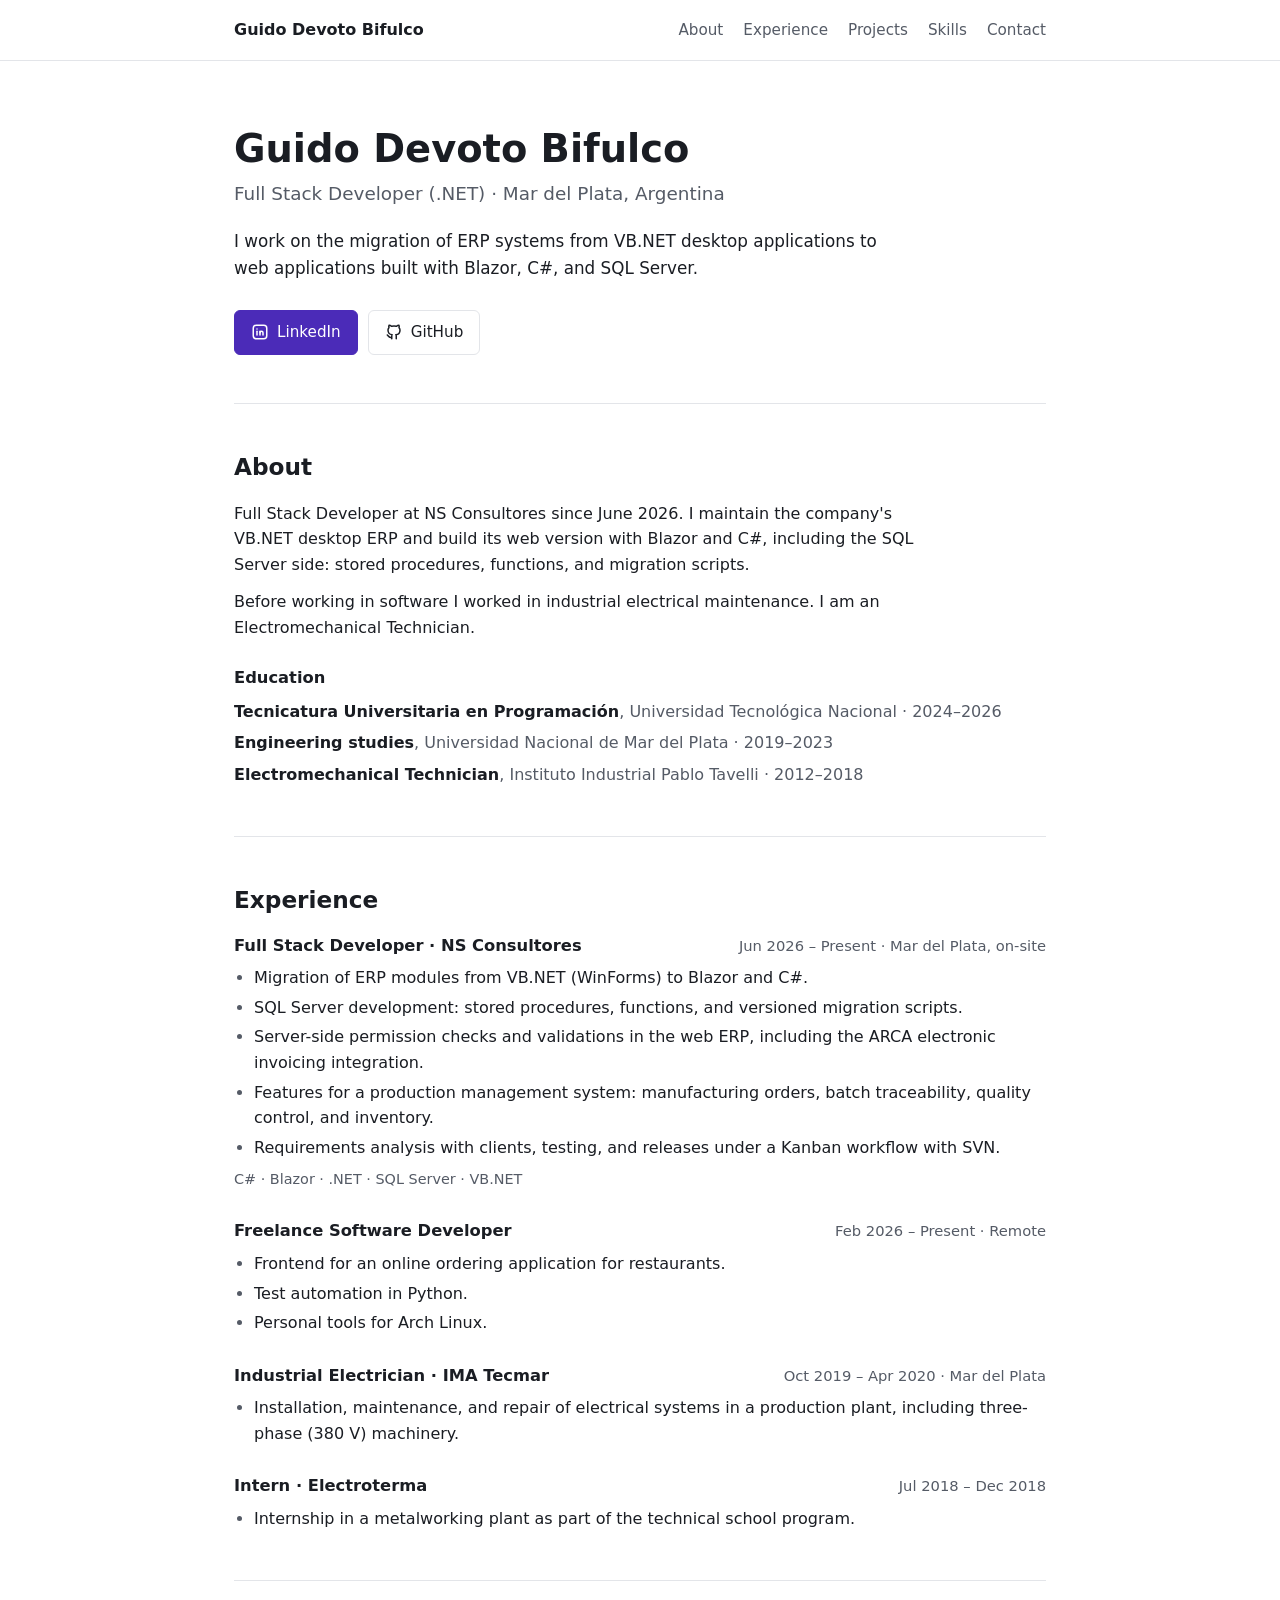
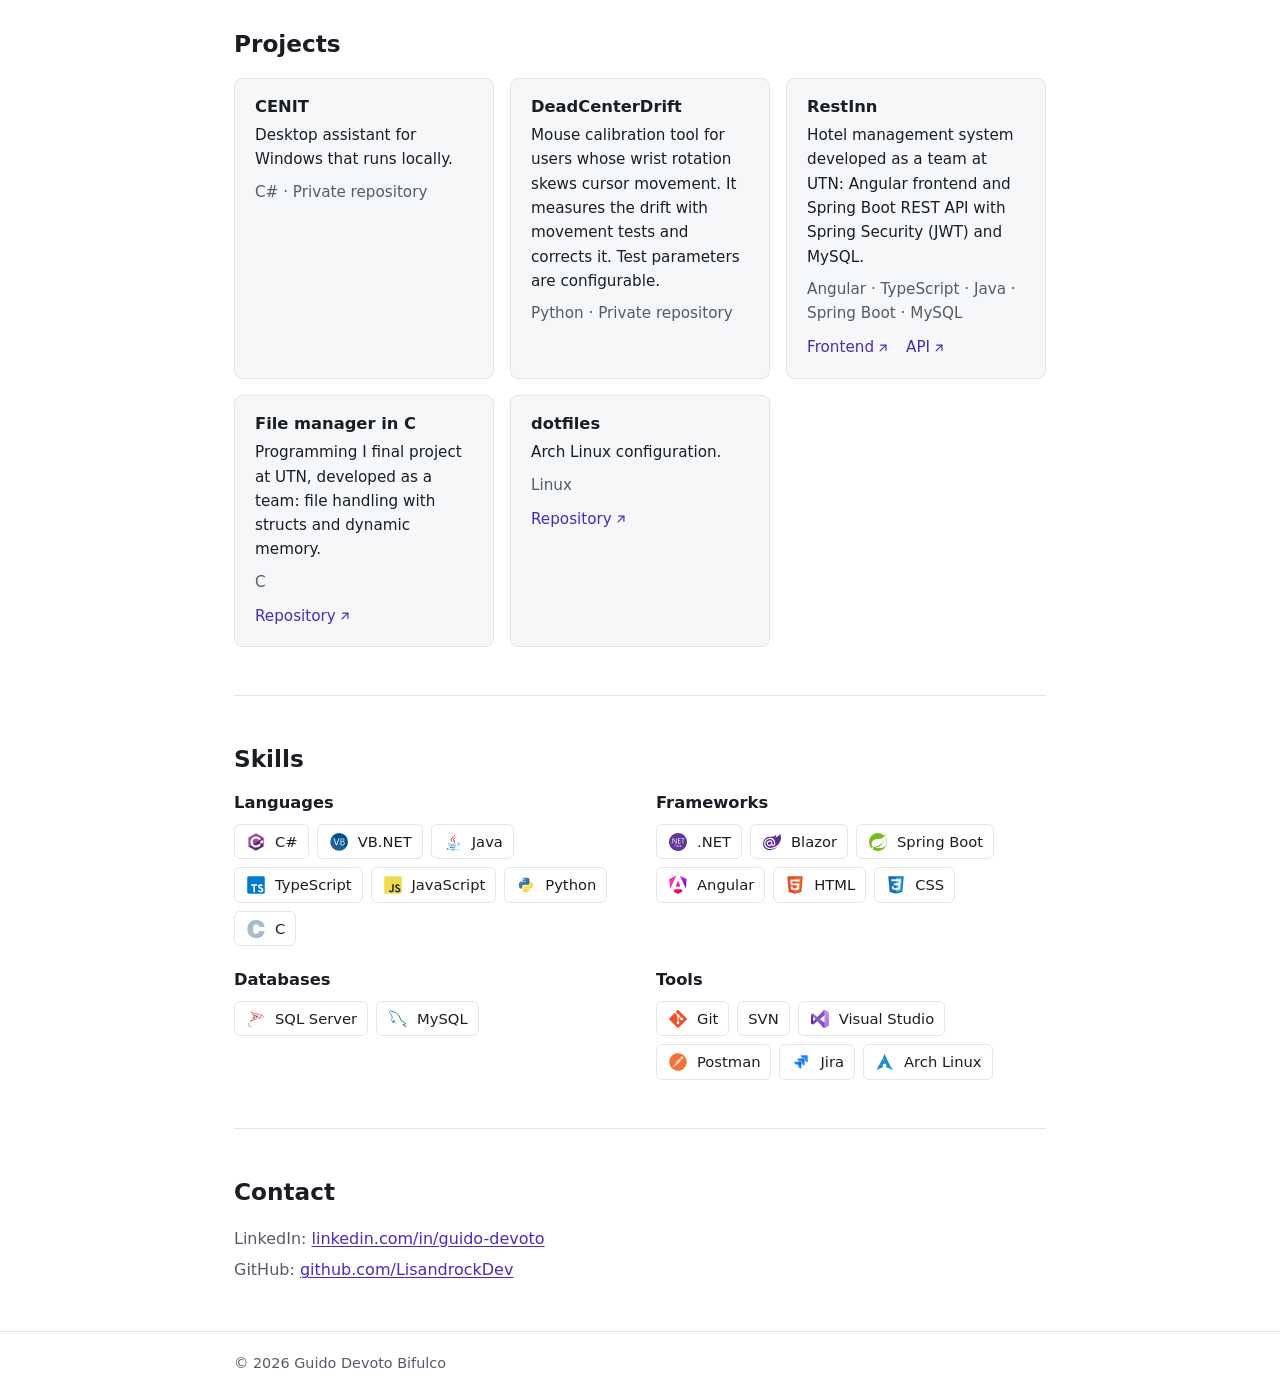
==== index.html @ e0688e41 "Add personal website" ====
<!doctype html>
<html lang="en">
<head>
  <meta charset="utf-8">
  <meta name="viewport" content="width=device-width, initial-scale=1">
  <title>Guido Devoto Bifulco | Full Stack Developer (.NET)</title>
  <meta name="description" content="Full Stack Developer (.NET) based in Mar del Plata, Argentina. Migration of ERP systems from VB.NET desktop applications to web applications with Blazor, C#, and SQL Server.">
  <meta name="author" content="Guido Devoto Bifulco">
  <link rel="canonical" href="https://lisandrockdev.github.io/">
  <meta property="og:type" content="profile">
  <meta property="og:url" content="https://lisandrockdev.github.io/">
  <meta property="og:title" content="Guido Devoto Bifulco | Full Stack Developer (.NET)">
  <meta property="og:description" content="Migration of ERP systems from VB.NET desktop applications to web applications with Blazor, C#, and SQL Server.">
  <link rel="icon" href="favicon.svg" type="image/svg+xml">
  <link rel="stylesheet" href="assets/css/styles.css">
  <script src="assets/js/main.js" defer></script>
</head>
<body>
  <svg width="0" height="0" style="position:absolute" aria-hidden="true" focusable="false">
    <symbol id="i-linkedin" viewBox="0 0 24 24"><path d="M8 11v5"/><path d="M8 8v.01"/><path d="M12 16v-5"/><path d="M16 16v-3a2 2 0 1 0 -4 0"/><path d="M3 7a4 4 0 0 1 4 -4h10a4 4 0 0 1 4 4v10a4 4 0 0 1 -4 4h-10a4 4 0 0 1 -4 -4l0 -10"/></symbol>
    <symbol id="i-github" viewBox="0 0 24 24"><path d="M9 19c-4.3 1.4 -4.3 -2.5 -6 -3m12 5v-3.5c0 -1 .1 -1.4 -.5 -2c2.8 -.3 5.5 -1.4 5.5 -6a4.6 4.6 0 0 0 -1.3 -3.2a4.2 4.2 0 0 0 -.1 -3.2s-1.1 -.3 -3.5 1.3a12.3 12.3 0 0 0 -6.2 0c-2.4 -1.6 -3.5 -1.3 -3.5 -1.3a4.2 4.2 0 0 0 -.1 3.2a4.6 4.6 0 0 0 -1.3 3.2c0 4.6 2.7 5.7 5.5 6c-.6 .6 -.6 1.2 -.5 2v3.5"/></symbol>
    <symbol id="i-arrow" viewBox="0 0 24 24"><path d="M17 7l-10 10"/><path d="M8 7l9 0l0 9"/></symbol>
    <symbol id="i-menu" viewBox="0 0 24 24"><path d="M4 6l16 0"/><path d="M4 12l16 0"/><path d="M4 18l16 0"/></symbol>
    <symbol id="i-x" viewBox="0 0 24 24"><path d="M18 6l-12 12"/><path d="M6 6l12 12"/></symbol>
  </svg>

  <a class="skip-link" href="#main">Skip to content</a>

  <header class="site-header" id="top">
    <nav class="nav container" aria-label="Main">
      <a class="brand" href="#top">Guido Devoto Bifulco</a>
      <button class="menu-btn" type="button" id="menu-toggle" aria-label="Open menu" aria-expanded="false" aria-controls="nav-links">
        <svg class="icon icon-open"><use href="#i-menu"/></svg>
        <svg class="icon icon-close"><use href="#i-x"/></svg>
      </button>
      <ul class="nav-links" id="nav-links">
        <li><a href="#about">About</a></li>
        <li><a href="#experience">Experience</a></li>
        <li><a href="#projects">Projects</a></li>
        <li><a href="#skills">Skills</a></li>
        <li><a href="#contact">Contact</a></li>
      </ul>
    </nav>
  </header>

  <main id="main" class="container">
    <section class="intro" aria-labelledby="name">
      <h1 id="name">Guido Devoto Bifulco</h1>
      <p class="role">Full Stack Developer (.NET) · Mar del Plata, Argentina</p>
      <p class="summary">I work on the migration of ERP systems from VB.NET desktop applications to web applications built with Blazor, C#, and SQL Server.</p>
      <div class="actions">
        <a class="btn btn-primary" href="https://www.linkedin.com/in/guido-devoto" target="_blank" rel="noopener"><svg class="icon"><use href="#i-linkedin"/></svg>LinkedIn</a>
        <a class="btn" href="https://github.com/LisandrockDev" target="_blank" rel="noopener"><svg class="icon"><use href="#i-github"/></svg>GitHub</a>
      </div>
    </section>

    <section class="section" id="about" aria-labelledby="about-title">
      <h2 id="about-title">About</h2>
      <p>Full Stack Developer at NS Consultores since June 2026. I maintain the company's VB.NET desktop ERP and build its web version with Blazor and C#, including the SQL Server side: stored procedures, functions, and migration scripts.</p>
      <p>Before working in software I worked in industrial electrical maintenance. I am an Electromechanical Technician.</p>
      <h3>Education</h3>
      <ul class="plain-list">
        <li><strong>Tecnicatura Universitaria en Programación</strong>, Universidad Tecnológica Nacional · <span class="nowrap">2024–2026</span></li>
        <li><strong>Engineering studies</strong>, Universidad Nacional de Mar del Plata · <span class="nowrap">2019–2023</span></li>
        <li><strong>Electromechanical Technician</strong>, Instituto Industrial Pablo Tavelli · <span class="nowrap">2012–2018</span></li>
      </ul>
    </section>

    <section class="section" id="experience" aria-labelledby="experience-title">
      <h2 id="experience-title">Experience</h2>

      <article class="entry">
        <header class="entry-head">
          <h3>Full Stack Developer · NS Consultores</h3>
          <p class="meta">Jun 2026 – Present · Mar del Plata, on-site</p>
        </header>
        <ul class="bullets">
          <li>Migration of ERP modules from VB.NET (WinForms) to Blazor and C#.</li>
          <li>SQL Server development: stored procedures, functions, and versioned migration scripts.</li>
          <li>Server-side permission checks and validations in the web ERP, including the ARCA electronic invoicing integration.</li>
          <li>Features for a production management system: manufacturing orders, batch traceability, quality control, and inventory.</li>
          <li>Requirements analysis with clients, testing, and releases under a Kanban workflow with SVN.</li>
        </ul>
        <p class="tech">C# · Blazor · .NET · SQL Server · VB.NET</p>
      </article>

      <article class="entry">
        <header class="entry-head">
          <h3>Freelance Software Developer</h3>
          <p class="meta">Feb 2026 – Present · Remote</p>
        </header>
        <ul class="bullets">
          <li>Frontend for an online ordering application for restaurants.</li>
          <li>Test automation in Python.</li>
          <li>Personal tools for Arch Linux.</li>
        </ul>
      </article>

      <article class="entry">
        <header class="entry-head">
          <h3>Industrial Electrician · IMA Tecmar</h3>
          <p class="meta">Oct 2019 – Apr 2020 · Mar del Plata</p>
        </header>
        <ul class="bullets">
          <li>Installation, maintenance, and repair of electrical systems in a production plant, including three-phase (380 V) machinery.</li>
        </ul>
      </article>

      <article class="entry">
        <header class="entry-head">
          <h3>Intern · Electroterma</h3>
          <p class="meta">Jul 2018 – Dec 2018</p>
        </header>
        <ul class="bullets">
          <li>Internship in a metalworking plant as part of the technical school program.</li>
        </ul>
      </article>
    </section>

    <section class="section" id="projects" aria-labelledby="projects-title">
      <h2 id="projects-title">Projects</h2>
      <div class="projects">
        <article class="project">
          <h3>CENIT</h3>
          <p>Desktop assistant for Windows that runs locally.</p>
          <p class="tech">C# · Private repository</p>
        </article>
        <article class="project">
          <h3>DeadCenterDrift</h3>
          <p>Mouse calibration tool for users whose wrist rotation skews cursor movement. It measures the drift with movement tests and corrects it. Test parameters are configurable.</p>
          <p class="tech">Python · Private repository</p>
        </article>
        <article class="project">
          <h3>RestInn</h3>
          <p>Hotel management system developed as a team at UTN: Angular frontend and Spring Boot REST API with Spring Security (JWT) and MySQL.</p>
          <p class="tech">Angular · TypeScript · Java · Spring Boot · MySQL</p>
          <p class="links">
            <a href="https://github.com/EmiSalias/RestInn-FrontEnd-Angular" target="_blank" rel="noopener">Frontend<svg class="icon"><use href="#i-arrow"/></svg></a>
            <a href="https://github.com/ManuJurado/RestInn_Api_OldVersion" target="_blank" rel="noopener">API<svg class="icon"><use href="#i-arrow"/></svg></a>
          </p>
        </article>
        <article class="project">
          <h3>File manager in C</h3>
          <p>Programming I final project at UTN, developed as a team: file handling with structs and dynamic memory.</p>
          <p class="tech">C</p>
          <p class="links"><a href="https://github.com/Lisandstone/PROYECTO-FINAL-PROGRA-I" target="_blank" rel="noopener">Repository<svg class="icon"><use href="#i-arrow"/></svg></a></p>
        </article>
        <article class="project">
          <h3>dotfiles</h3>
          <p>Arch Linux configuration.</p>
          <p class="tech">Linux</p>
          <p class="links"><a href="https://github.com/Lisandstone/dotfiles" target="_blank" rel="noopener">Repository<svg class="icon"><use href="#i-arrow"/></svg></a></p>
        </article>
      </div>
    </section>

    <section class="section" id="skills" aria-labelledby="skills-title">
      <h2 id="skills-title">Skills</h2>
      <div class="skills">
        <div>
          <h3>Languages</h3>
          <ul class="tech-list">
            <li><img src="assets/icons/csharp.svg" alt="" width="20" height="20">C#</li>
            <li><img src="assets/icons/visualbasic.svg" alt="" width="20" height="20">VB.NET</li>
            <li><img src="assets/icons/java.svg" alt="" width="20" height="20">Java</li>
            <li><img src="assets/icons/typescript.svg" alt="" width="20" height="20">TypeScript</li>
            <li><img src="assets/icons/javascript.svg" alt="" width="20" height="20">JavaScript</li>
            <li><img src="assets/icons/python.svg" alt="" width="20" height="20">Python</li>
            <li><img src="assets/icons/c.svg" alt="" width="20" height="20">C</li>
          </ul>
        </div>
        <div>
          <h3>Frameworks</h3>
          <ul class="tech-list">
            <li><img src="assets/icons/dotnetcore.svg" alt="" width="20" height="20">.NET</li>
            <li><img src="assets/icons/blazor.svg" alt="" width="20" height="20">Blazor</li>
            <li><img src="assets/icons/spring.svg" alt="" width="20" height="20">Spring Boot</li>
            <li><img src="assets/icons/angular.svg" alt="" width="20" height="20">Angular</li>
            <li><img src="assets/icons/html5.svg" alt="" width="20" height="20">HTML</li>
            <li><img src="assets/icons/css3.svg" alt="" width="20" height="20">CSS</li>
          </ul>
        </div>
        <div>
          <h3>Databases</h3>
          <ul class="tech-list">
            <li><img src="assets/icons/microsoftsqlserver.svg" alt="" width="20" height="20">SQL Server</li>
            <li><img src="assets/icons/mysql.svg" alt="" width="20" height="20">MySQL</li>
          </ul>
        </div>
        <div>
          <h3>Tools</h3>
          <ul class="tech-list">
            <li><img src="assets/icons/git.svg" alt="" width="20" height="20">Git</li>
            <li>SVN</li>
            <li><img src="assets/icons/visualstudio.svg" alt="" width="20" height="20">Visual Studio</li>
            <li><img src="assets/icons/postman.svg" alt="" width="20" height="20">Postman</li>
            <li><img src="assets/icons/jira.svg" alt="" width="20" height="20">Jira</li>
            <li><img src="assets/icons/archlinux.svg" alt="" width="20" height="20">Arch Linux</li>
          </ul>
        </div>
      </div>
    </section>

    <section class="section" id="contact" aria-labelledby="contact-title">
      <h2 id="contact-title">Contact</h2>
      <ul class="plain-list">
        <li>LinkedIn: <a href="https://www.linkedin.com/in/guido-devoto" target="_blank" rel="noopener">linkedin.com/in/guido-devoto</a></li>
        <li>GitHub: <a href="https://github.com/LisandrockDev" target="_blank" rel="noopener">github.com/LisandrockDev</a></li>
      </ul>
    </section>
  </main>

  <footer class="site-footer">
    <div class="container">© <span id="year">2026</span> Guido Devoto Bifulco</div>
  </footer>
</body>
</html>
---- assets/css/styles.css ----
/* Colors follow the visitor's system theme */
:root {
  --bg: #ffffff;
  --bg-alt: #f6f7f9;
  --text: #1a1d23;
  --text-muted: #555b66;
  --border: #e3e5e9;
  --accent: #4b2bb8;
  --accent-hover: #3b2196;
  --on-accent: #ffffff;
  --font-sans: "Segoe UI", system-ui, -apple-system, "Helvetica Neue", Arial, sans-serif;
  --maxw: 860px;
  color-scheme: light;
}

@media (prefers-color-scheme: dark) {
  :root {
    --bg: #111317;
    --bg-alt: #181b20;
    --text: #e6e8eb;
    --text-muted: #a2a8b3;
    --border: #2a2e35;
    --accent: #a596f5;
    --accent-hover: #c0b6f8;
    --on-accent: #111317;
    color-scheme: dark;
  }
}

*, *::before, *::after { box-sizing: border-box; }

html { scroll-padding-top: 72px; }

body {
  margin: 0;
  background: var(--bg);
  color: var(--text);
  font-family: var(--font-sans);
  font-size: 1rem;
  line-height: 1.6;
}

img, svg { display: block; }

a { color: var(--accent); text-underline-offset: 2px; }
a:hover { color: var(--accent-hover); }

:focus-visible { outline: 2px solid var(--accent); outline-offset: 2px; }

h1, h2, h3 { margin: 0; line-height: 1.25; }
p { margin: 0; }
ul { margin: 0; padding: 0; list-style: none; }

.container { width: 100%; max-width: var(--maxw); margin-inline: auto; padding-inline: 24px; }

.icon {
  width: 18px;
  height: 18px;
  flex: none;
  fill: none;
  stroke: currentColor;
  stroke-width: 2;
  stroke-linecap: round;
  stroke-linejoin: round;
}

.skip-link {
  position: absolute;
  left: 16px;
  top: -48px;
  padding: 8px 12px;
  background: var(--accent);
  color: var(--on-accent);
}
.skip-link:focus { top: 12px; }

/* Header */
.site-header {
  position: sticky;
  top: 0;
  z-index: 10;
  background: var(--bg);
  border-bottom: 1px solid var(--border);
}
.nav { display: flex; align-items: center; gap: 24px; height: 60px; }
.brand { color: var(--text); font-weight: 600; text-decoration: none; }
.nav-links { display: flex; gap: 20px; margin-left: auto; }
.nav-links a { color: var(--text-muted); font-size: 0.95rem; text-decoration: none; }
.nav-links a:hover { color: var(--text); }

.menu-btn {
  display: none;
  margin-left: auto;
  padding: 8px;
  border: 1px solid var(--border);
  border-radius: 6px;
  background: transparent;
  color: var(--text);
  cursor: pointer;
}
.menu-btn .icon-close { display: none; }
.menu-btn[aria-expanded="true"] .icon-open { display: none; }
.menu-btn[aria-expanded="true"] .icon-close { display: block; }

/* Intro */
.intro { padding: 64px 0 48px; border-bottom: 1px solid var(--border); }
.intro h1 { font-size: 2.4rem; font-weight: 700; }
.role { margin-top: 6px; font-size: 1.15rem; color: var(--text-muted); }
.summary { margin-top: 20px; max-width: 62ch; font-size: 1.05rem; }

.actions { display: flex; flex-wrap: wrap; gap: 10px; margin-top: 28px; }
.btn {
  display: inline-flex;
  align-items: center;
  gap: 8px;
  padding: 9px 16px;
  border: 1px solid var(--border);
  border-radius: 6px;
  color: var(--text);
  font-size: 0.95rem;
  font-weight: 500;
  text-decoration: none;
}
.btn:hover { border-color: var(--text-muted); color: var(--text); }
.btn-primary { background: var(--accent); border-color: var(--accent); color: var(--on-accent); }
.btn-primary:hover { background: var(--accent-hover); border-color: var(--accent-hover); color: var(--on-accent); }

/* Sections */
.section { padding: 48px 0; border-bottom: 1px solid var(--border); }
.section:last-of-type { border-bottom: 0; }
.section h2 { margin-bottom: 20px; font-size: 1.45rem; font-weight: 700; }
.section > p { max-width: 70ch; }
.section > p + p { margin-top: 12px; }
.section h3 { font-size: 1.02rem; font-weight: 600; }
#about h3 { margin: 28px 0 10px; }

.plain-list { display: grid; gap: 6px; }
.plain-list li { color: var(--text-muted); }
.plain-list strong { color: var(--text); font-weight: 600; }
.nowrap { white-space: nowrap; }

/* Experience */
.entry + .entry { margin-top: 28px; }
.entry-head { display: flex; flex-wrap: wrap; align-items: baseline; justify-content: space-between; gap: 4px 16px; margin-bottom: 8px; }
.meta { color: var(--text-muted); font-size: 0.92rem; }

.bullets { display: grid; gap: 4px; padding-left: 20px; list-style: disc; }
.bullets li::marker { color: var(--text-muted); }

.tech { margin-top: 8px; color: var(--text-muted); font-size: 0.9rem; }

/* Projects */
.projects { display: grid; grid-template-columns: repeat(auto-fill, minmax(240px, 1fr)); gap: 16px; }
.project { padding: 18px 20px; border: 1px solid var(--border); border-radius: 8px; background: var(--bg-alt); }
.project h3 { margin-bottom: 6px; }
.project p { font-size: 0.95rem; }
.links { display: flex; gap: 16px; margin-top: 10px; font-size: 0.92rem; }
.links a { display: inline-flex; align-items: center; gap: 2px; text-decoration: none; }
.links a:hover { text-decoration: underline; }
.links .icon { width: 14px; height: 14px; }

/* Skills */
.skills { display: grid; grid-template-columns: repeat(2, minmax(0, 1fr)); gap: 24px 32px; }
.skills h3 { margin-bottom: 10px; }
.tech-list { display: flex; flex-wrap: wrap; gap: 8px; }
.tech-list li {
  display: inline-flex;
  align-items: center;
  gap: 8px;
  padding: 5px 10px;
  border: 1px solid var(--border);
  border-radius: 6px;
  font-size: 0.92rem;
}
/* Light tile so dark logos stay visible in dark mode */
.tech-list img { width: 18px; height: 18px; padding: 2px; box-sizing: content-box; border-radius: 4px; background: #ffffff; }

/* Footer */
.site-footer { border-top: 1px solid var(--border); padding: 20px 0; color: var(--text-muted); font-size: 0.9rem; }

/* Small screens */
@media (max-width: 680px) {
  .container { padding-inline: 16px; }
  .menu-btn { display: block; }
  .nav { position: relative; }
  .nav-links {
    display: none;
    position: absolute;
    top: 60px;
    left: 0;
    right: 0;
    flex-direction: column;
    gap: 0;
    padding: 8px 16px;
    background: var(--bg);
    border-bottom: 1px solid var(--border);
  }
  .nav-links.is-open { display: flex; }
  .nav-links a { display: block; padding: 10px 0; font-size: 1rem; }
  .intro { padding: 40px 0 36px; }
  .intro h1 { font-size: 2rem; }
  .section { padding: 36px 0; }
  .skills { grid-template-columns: minmax(0, 1fr); }
}
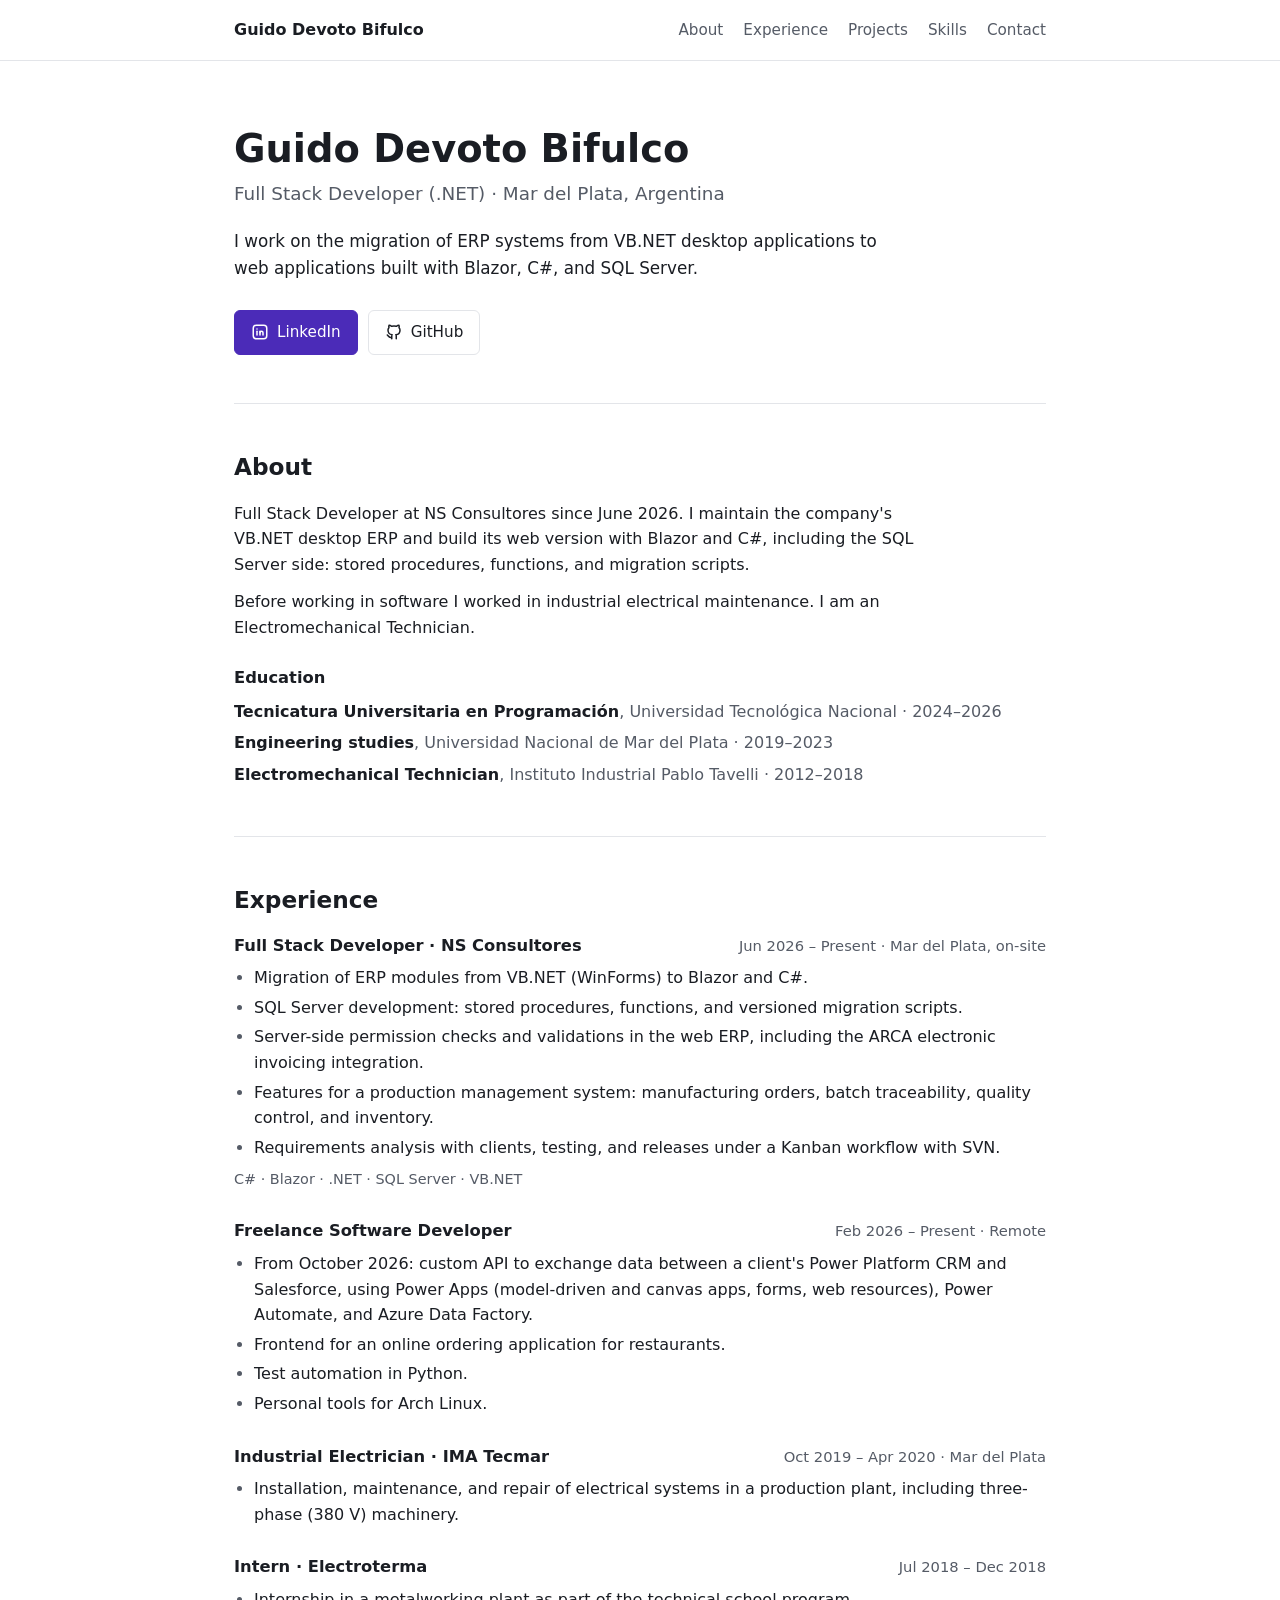
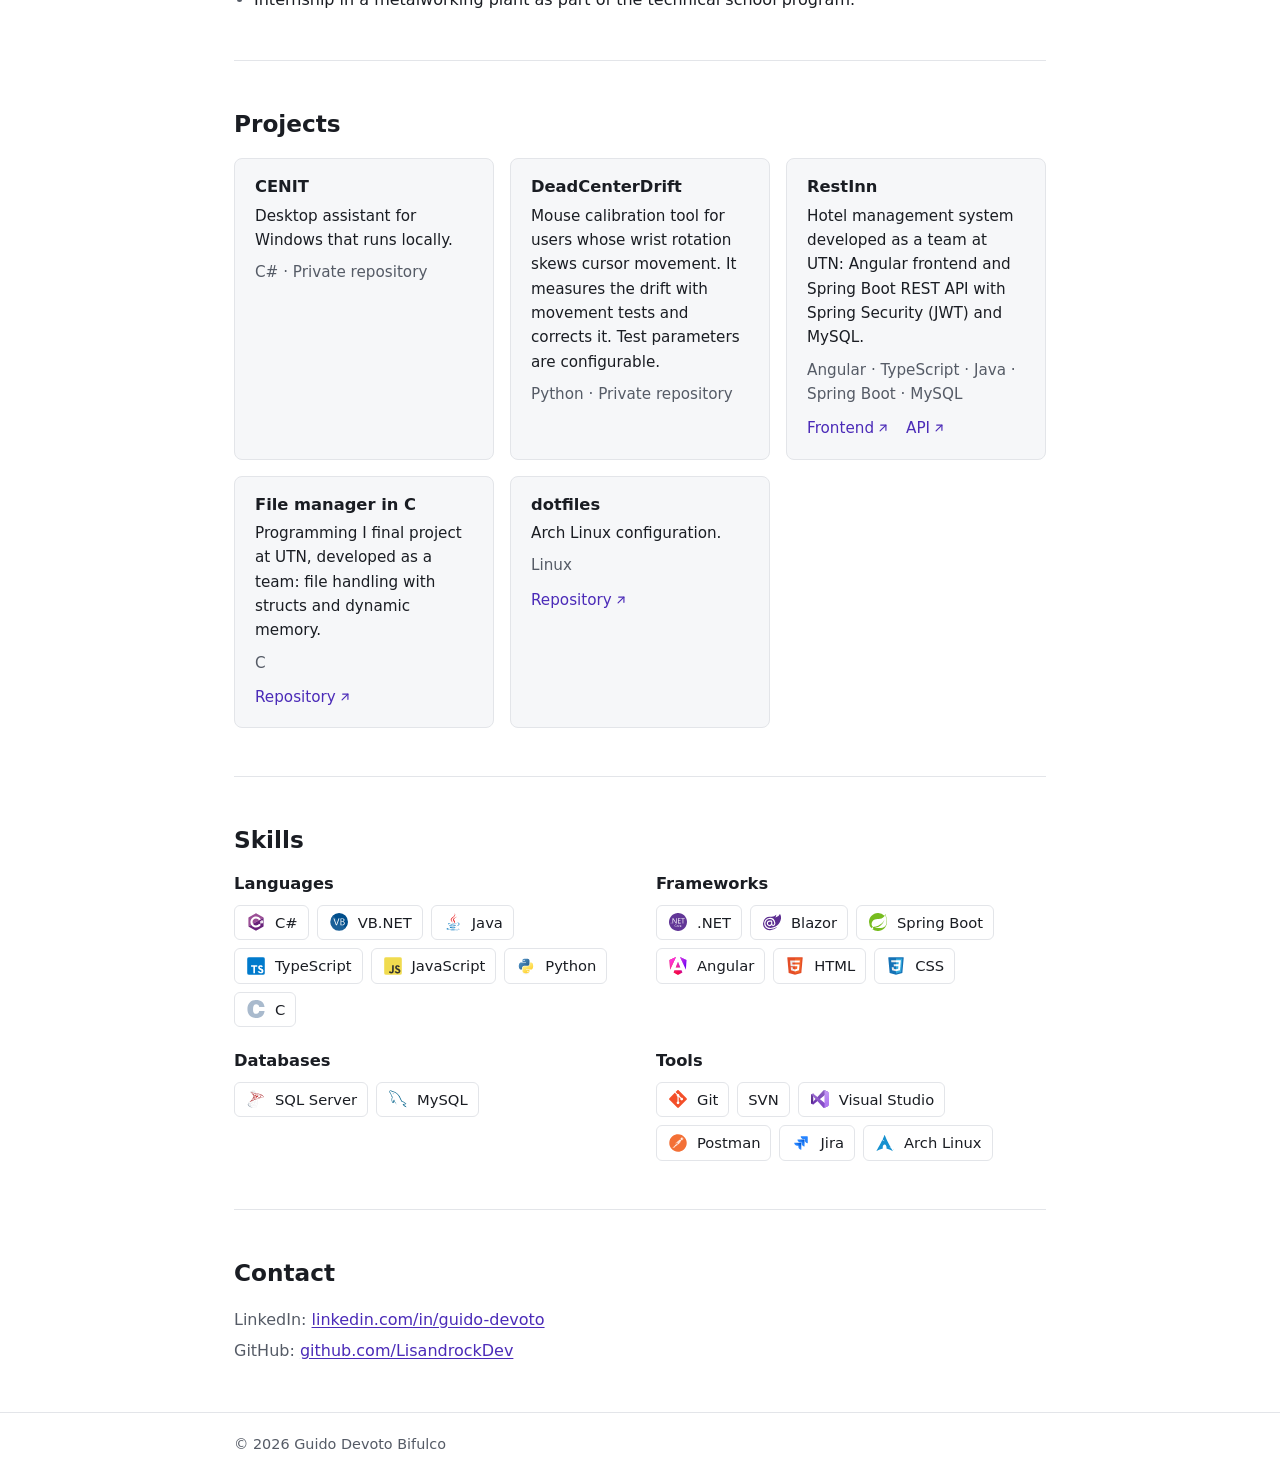
==== commit aa9e22a2: "Add integration project to freelance experience" ====
--- a/index.html
+++ b/index.html
@@ -90,6 +90,7 @@
           <p class="meta">Feb 2026 – Present · Remote</p>
         </header>
         <ul class="bullets">
+          <li>From October 2026: custom API to exchange data between a client's Power Platform CRM and Salesforce, using Power Apps (model-driven and canvas apps, forms, web resources), Power Automate, and Azure Data Factory.</li>
           <li>Frontend for an online ordering application for restaurants.</li>
           <li>Test automation in Python.</li>
           <li>Personal tools for Arch Linux.</li>
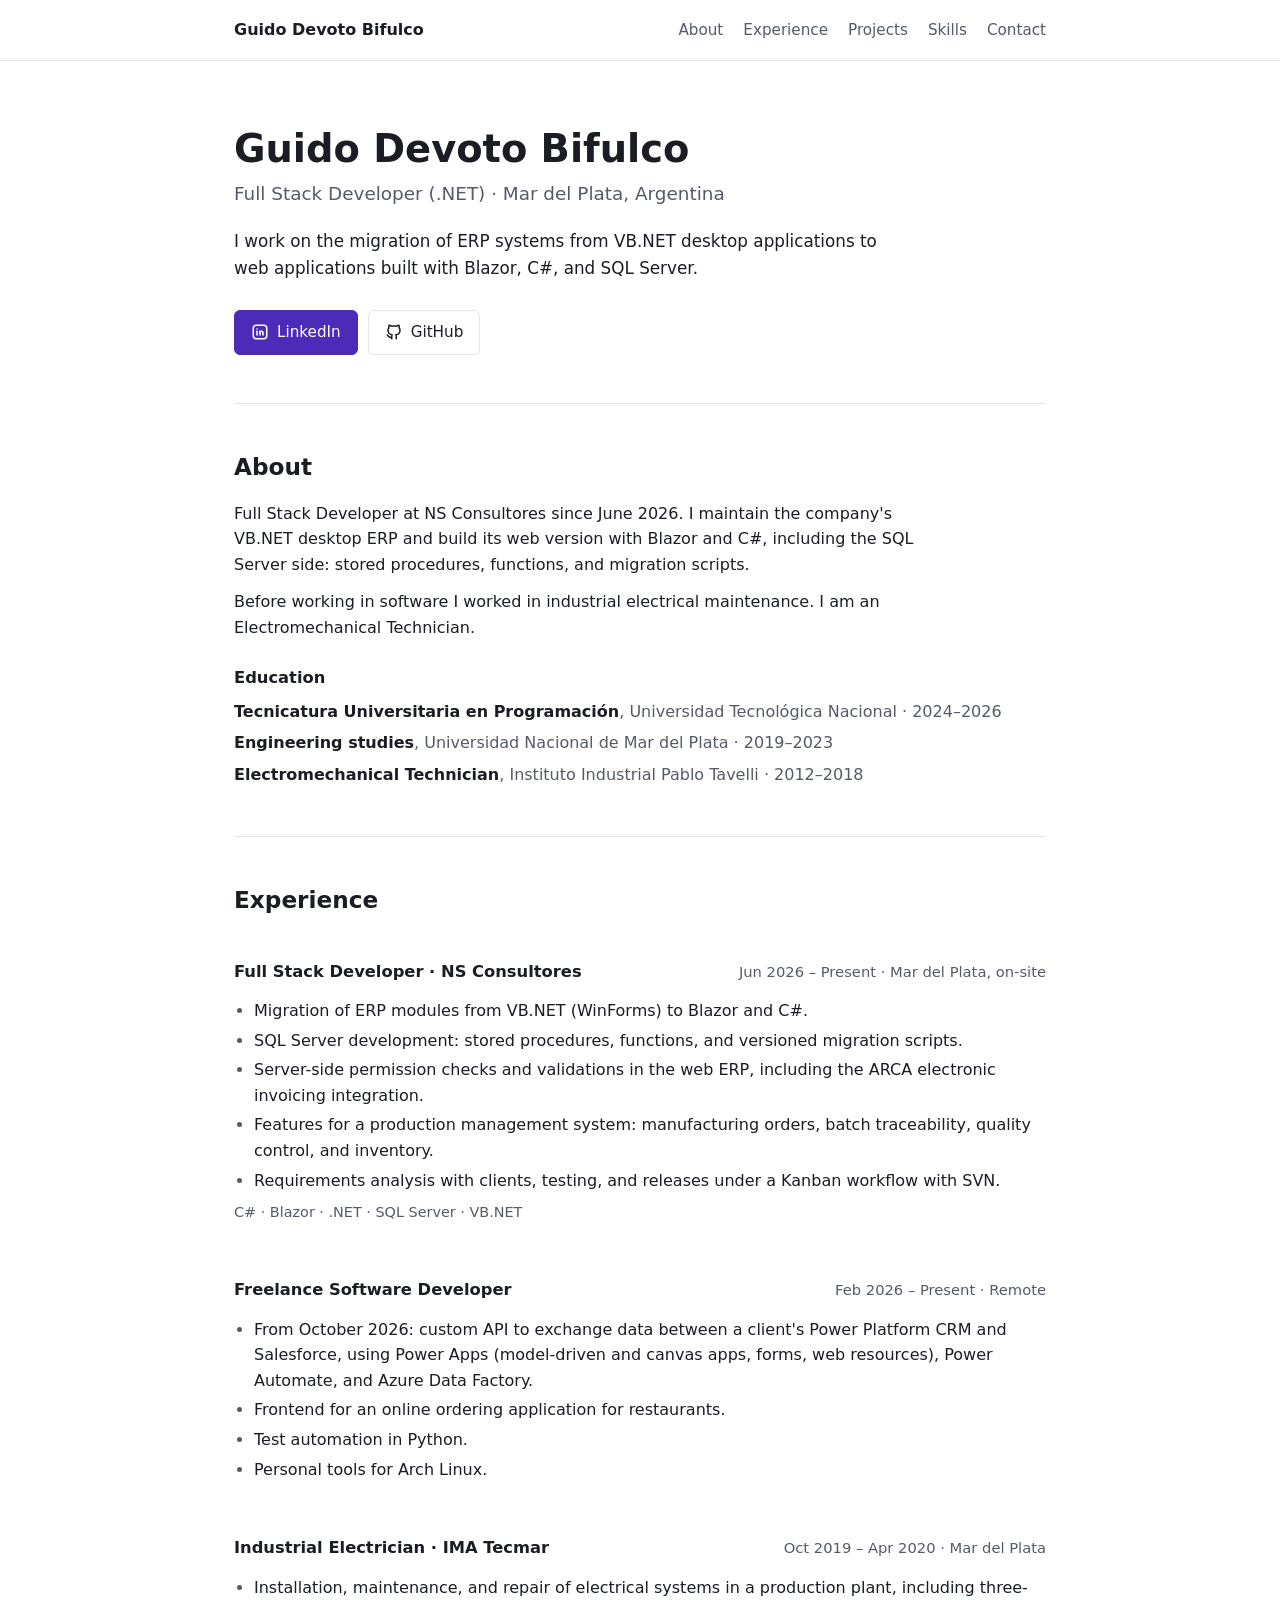
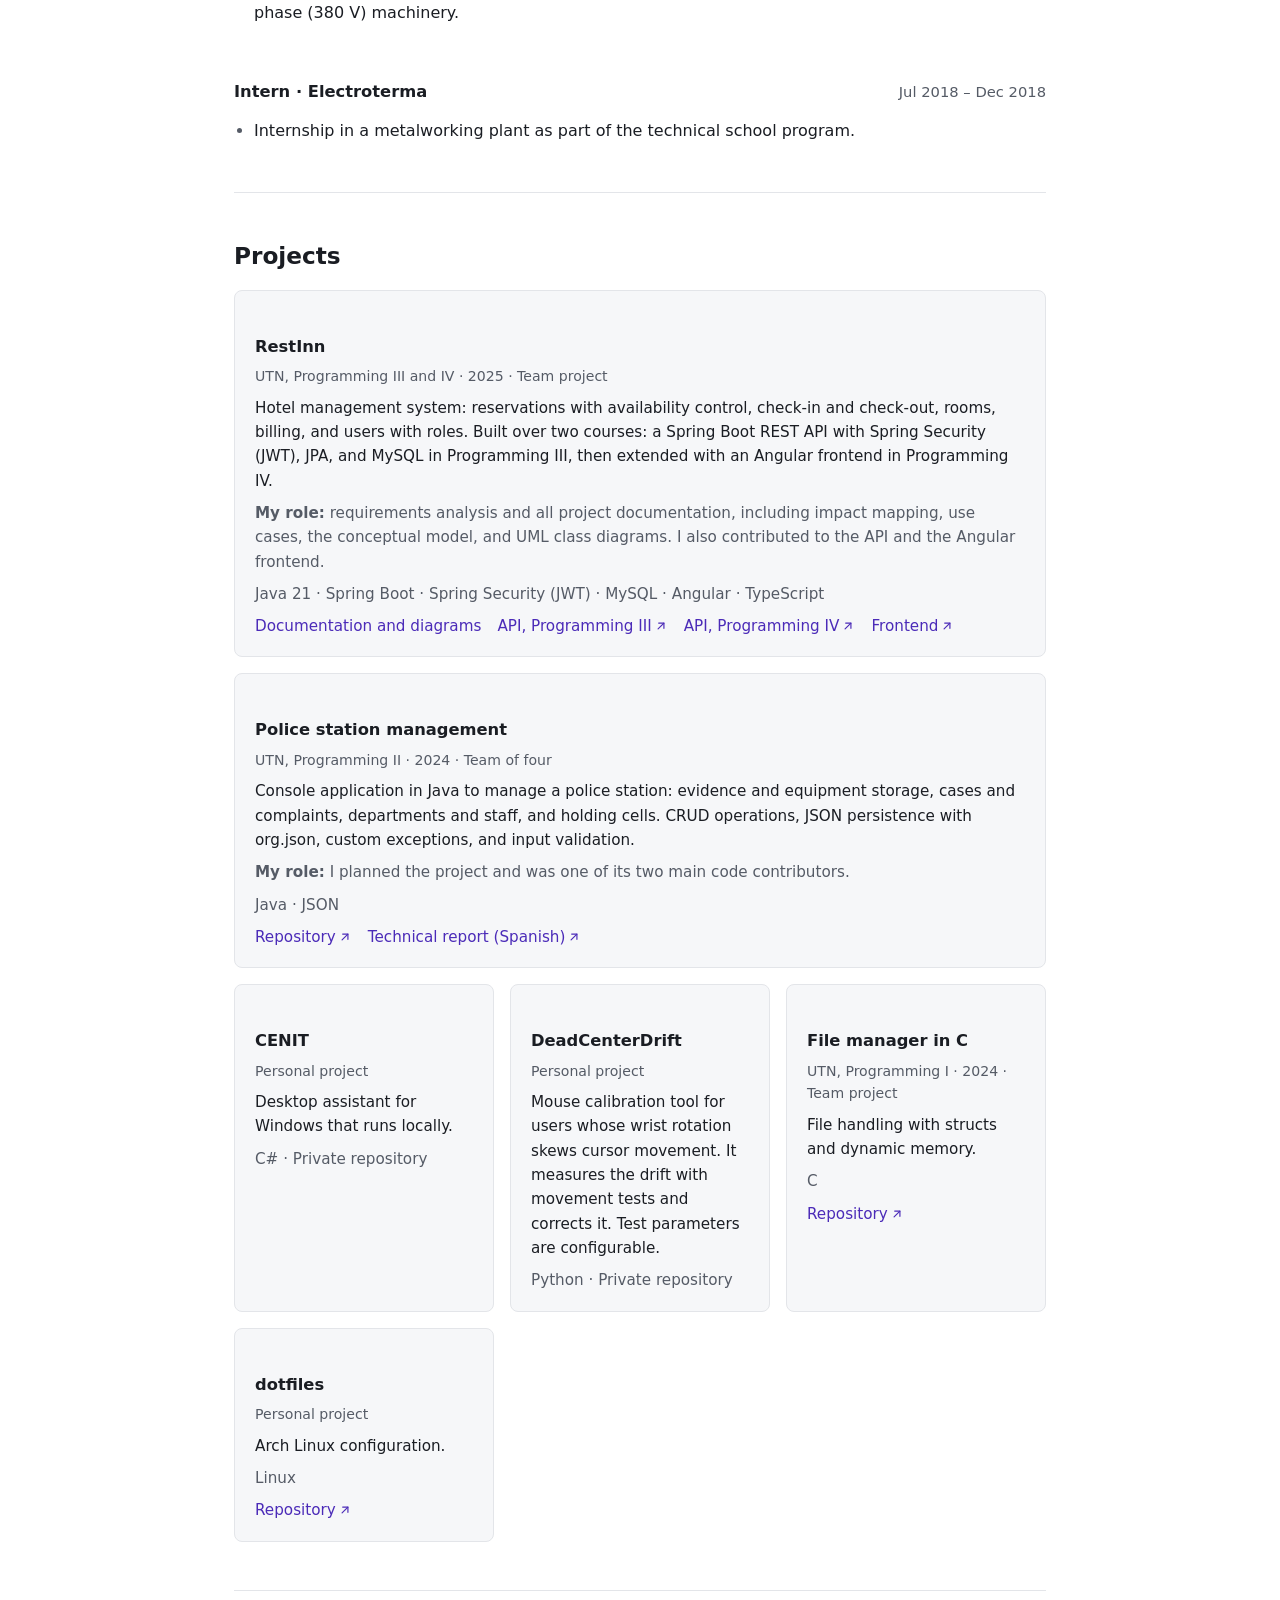
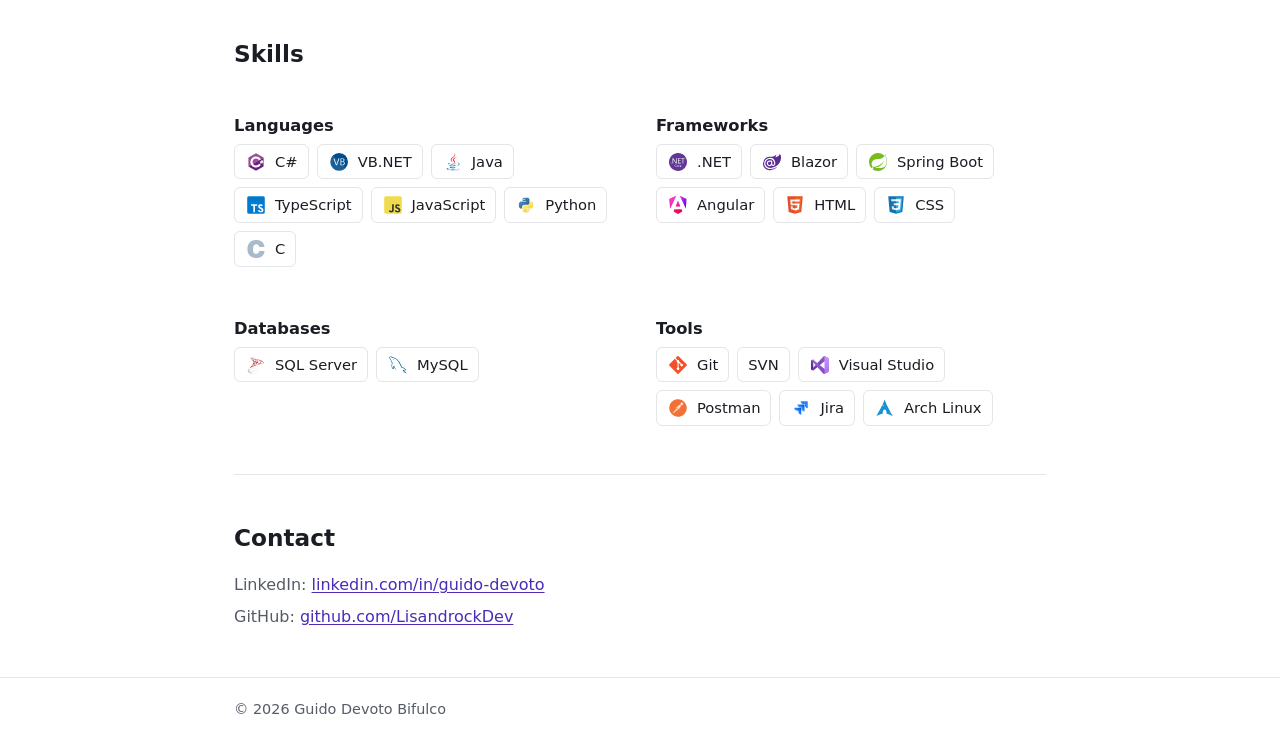
==== commit f617b782: "Add UTN projects and RestInn documentation page" ====
--- a/index.html
+++ b/index.html
@@ -121,33 +121,52 @@
     <section class="section" id="projects" aria-labelledby="projects-title">
       <h2 id="projects-title">Projects</h2>
       <div class="projects">
+        <article class="project project-wide">
+          <h3>RestInn</h3>
+          <p class="context">UTN, Programming III and IV · 2025 · Team project</p>
+          <p>Hotel management system: reservations with availability control, check-in and check-out, rooms, billing, and users with roles. Built over two courses: a Spring Boot REST API with Spring Security (JWT), JPA, and MySQL in Programming III, then extended with an Angular frontend in Programming IV.</p>
+          <p class="role"><strong>My role:</strong> requirements analysis and all project documentation, including impact mapping, use cases, the conceptual model, and UML class diagrams. I also contributed to the API and the Angular frontend.</p>
+          <p class="tech">Java 21 · Spring Boot · Spring Security (JWT) · MySQL · Angular · TypeScript</p>
+          <p class="links">
+            <a href="restinn.html">Documentation and diagrams</a>
+            <a href="https://github.com/ManuJurado/RestInn_Api_OldVersion" target="_blank" rel="noopener">API, Programming III<svg class="icon"><use href="#i-arrow"/></svg></a>
+            <a href="https://github.com/ManuJurado/Restinn-Api-Springboot" target="_blank" rel="noopener">API, Programming IV<svg class="icon"><use href="#i-arrow"/></svg></a>
+            <a href="https://github.com/EmiSalias/RestInn-FrontEnd-Angular" target="_blank" rel="noopener">Frontend<svg class="icon"><use href="#i-arrow"/></svg></a>
+          </p>
+        </article>
+        <article class="project project-wide">
+          <h3>Police station management</h3>
+          <p class="context">UTN, Programming II · 2024 · Team of four</p>
+          <p>Console application in Java to manage a police station: evidence and equipment storage, cases and complaints, departments and staff, and holding cells. CRUD operations, JSON persistence with org.json, custom exceptions, and input validation.</p>
+          <p class="role"><strong>My role:</strong> I planned the project and was one of its two main code contributors.</p>
+          <p class="tech">Java · JSON</p>
+          <p class="links">
+            <a href="https://github.com/Romma711/comisaria_utn" target="_blank" rel="noopener">Repository<svg class="icon"><use href="#i-arrow"/></svg></a>
+            <a href="https://docs.google.com/document/d/1mKzItur93qJPamJ-on5y1jUR9RGKfsuoVAn2fo20Q0A/edit" target="_blank" rel="noopener">Technical report (Spanish)<svg class="icon"><use href="#i-arrow"/></svg></a>
+          </p>
+        </article>
         <article class="project">
           <h3>CENIT</h3>
+          <p class="context">Personal project</p>
           <p>Desktop assistant for Windows that runs locally.</p>
           <p class="tech">C# · Private repository</p>
         </article>
         <article class="project">
           <h3>DeadCenterDrift</h3>
+          <p class="context">Personal project</p>
           <p>Mouse calibration tool for users whose wrist rotation skews cursor movement. It measures the drift with movement tests and corrects it. Test parameters are configurable.</p>
           <p class="tech">Python · Private repository</p>
         </article>
         <article class="project">
-          <h3>RestInn</h3>
-          <p>Hotel management system developed as a team at UTN: Angular frontend and Spring Boot REST API with Spring Security (JWT) and MySQL.</p>
-          <p class="tech">Angular · TypeScript · Java · Spring Boot · MySQL</p>
-          <p class="links">
-            <a href="https://github.com/EmiSalias/RestInn-FrontEnd-Angular" target="_blank" rel="noopener">Frontend<svg class="icon"><use href="#i-arrow"/></svg></a>
-            <a href="https://github.com/ManuJurado/RestInn_Api_OldVersion" target="_blank" rel="noopener">API<svg class="icon"><use href="#i-arrow"/></svg></a>
-          </p>
-        </article>
-        <article class="project">
           <h3>File manager in C</h3>
-          <p>Programming I final project at UTN, developed as a team: file handling with structs and dynamic memory.</p>
+          <p class="context">UTN, Programming I · 2024 · Team project</p>
+          <p>File handling with structs and dynamic memory.</p>
           <p class="tech">C</p>
           <p class="links"><a href="https://github.com/Lisandstone/PROYECTO-FINAL-PROGRA-I" target="_blank" rel="noopener">Repository<svg class="icon"><use href="#i-arrow"/></svg></a></p>
         </article>
         <article class="project">
           <h3>dotfiles</h3>
+          <p class="context">Personal project</p>
           <p>Arch Linux configuration.</p>
           <p class="tech">Linux</p>
           <p class="links"><a href="https://github.com/Lisandstone/dotfiles" target="_blank" rel="noopener">Repository<svg class="icon"><use href="#i-arrow"/></svg></a></p>
--- a/assets/css/styles.css
+++ b/assets/css/styles.css
@@ -152,8 +152,12 @@
 /* Projects */
 .projects { display: grid; grid-template-columns: repeat(auto-fill, minmax(240px, 1fr)); gap: 16px; }
 .project { padding: 18px 20px; border: 1px solid var(--border); border-radius: 8px; background: var(--bg-alt); }
-.project h3 { margin-bottom: 6px; }
+.project h3 { margin-bottom: 2px; }
 .project p { font-size: 0.95rem; }
+.project p + p { margin-top: 8px; }
+.project .context { margin-top: 0; color: var(--text-muted); font-size: 0.88rem; }
+.project .role strong { font-weight: 600; }
+.project-wide { grid-column: 1 / -1; }
 .links { display: flex; gap: 16px; margin-top: 10px; font-size: 0.92rem; }
 .links a { display: inline-flex; align-items: center; gap: 2px; text-decoration: none; }
 .links a:hover { text-decoration: underline; }
@@ -174,6 +178,16 @@
 }
 /* Light tile so dark logos stay visible in dark mode */
 .tech-list img { width: 18px; height: 18px; padding: 2px; box-sizing: content-box; border-radius: 4px; background: #ffffff; }
+
+/* Documentation page */
+.back { margin-bottom: 16px; font-size: 0.95rem; }
+.back a { text-decoration: none; }
+.intro .links { margin-top: 20px; }
+.section h3 { margin: 28px 0 8px; }
+.diagram { margin: 16px 0 0; }
+.diagram a { display: block; border: 1px solid var(--border); border-radius: 8px; overflow: hidden; background: #ffffff; }
+.diagram img { width: 100%; height: auto; }
+.diagram figcaption { margin-top: 6px; color: var(--text-muted); font-size: 0.85rem; }
 
 /* Footer */
 .site-footer { border-top: 1px solid var(--border); padding: 20px 0; color: var(--text-muted); font-size: 0.9rem; }
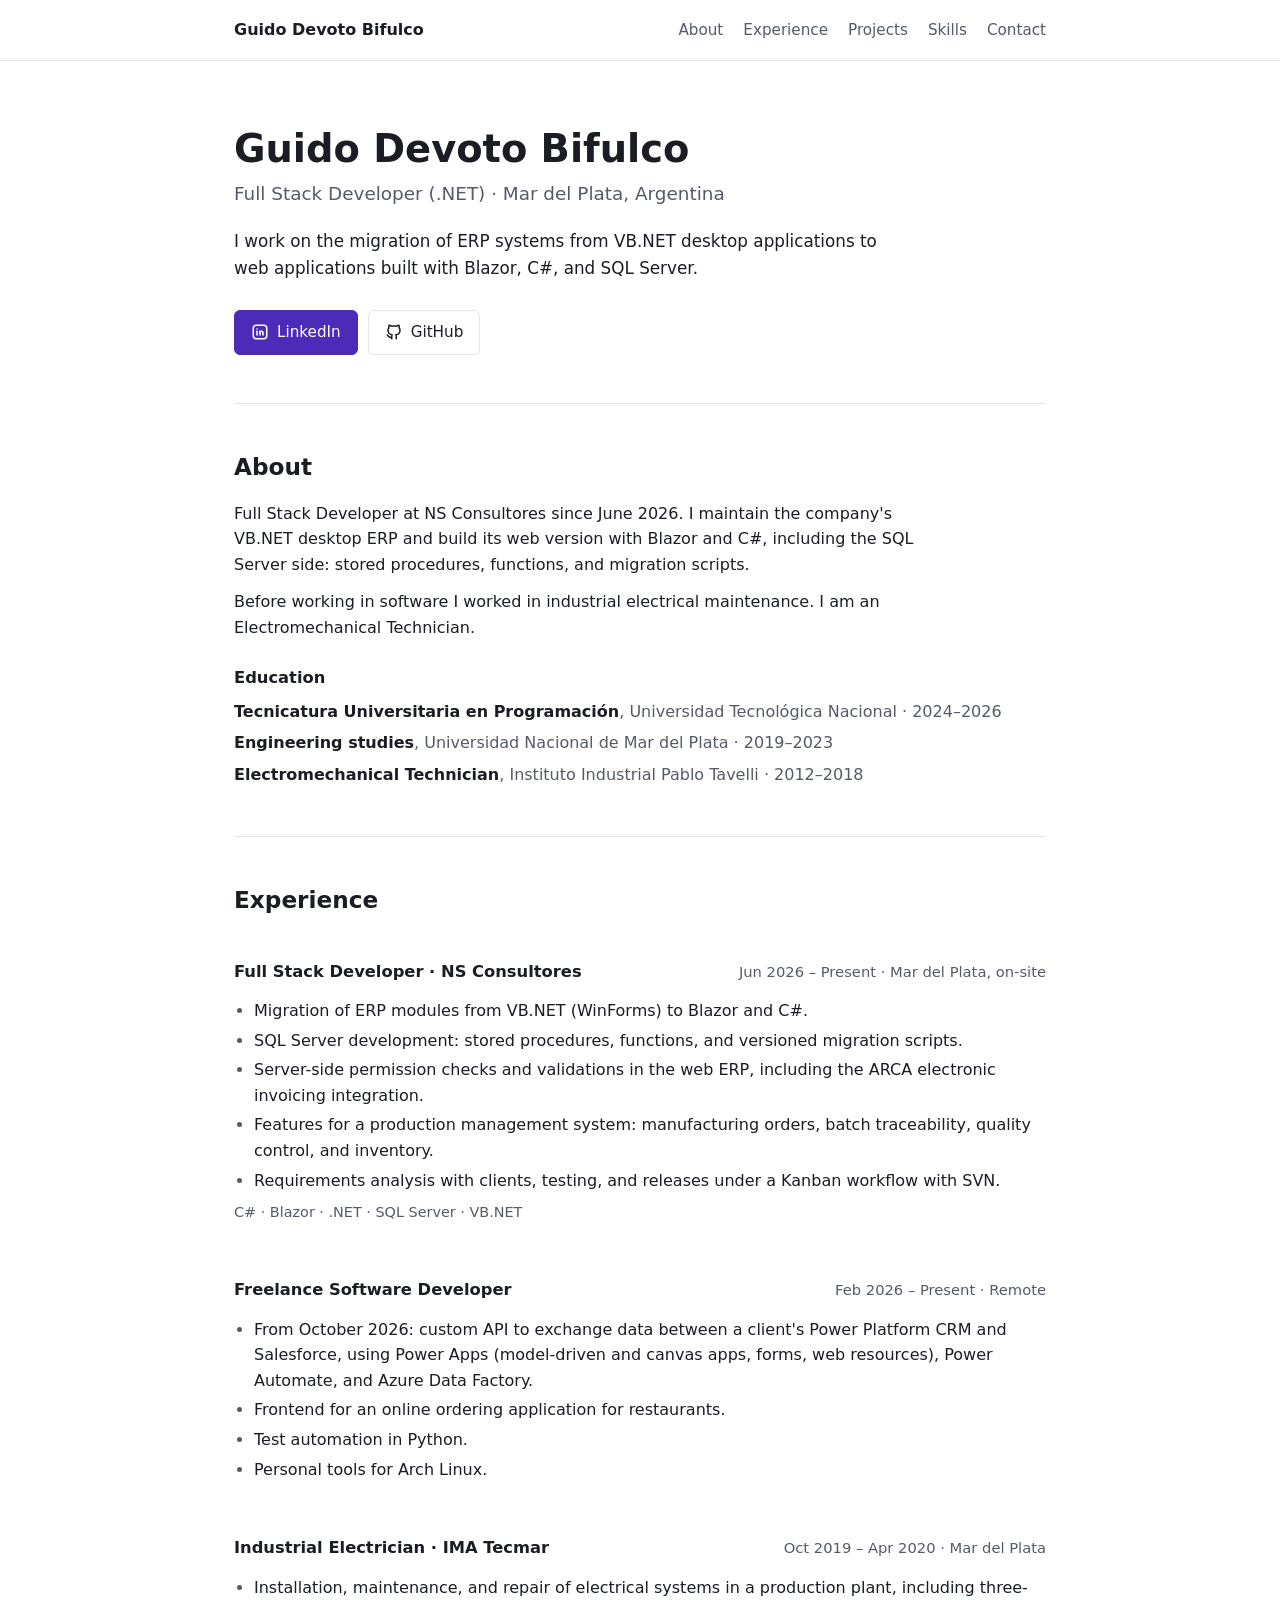
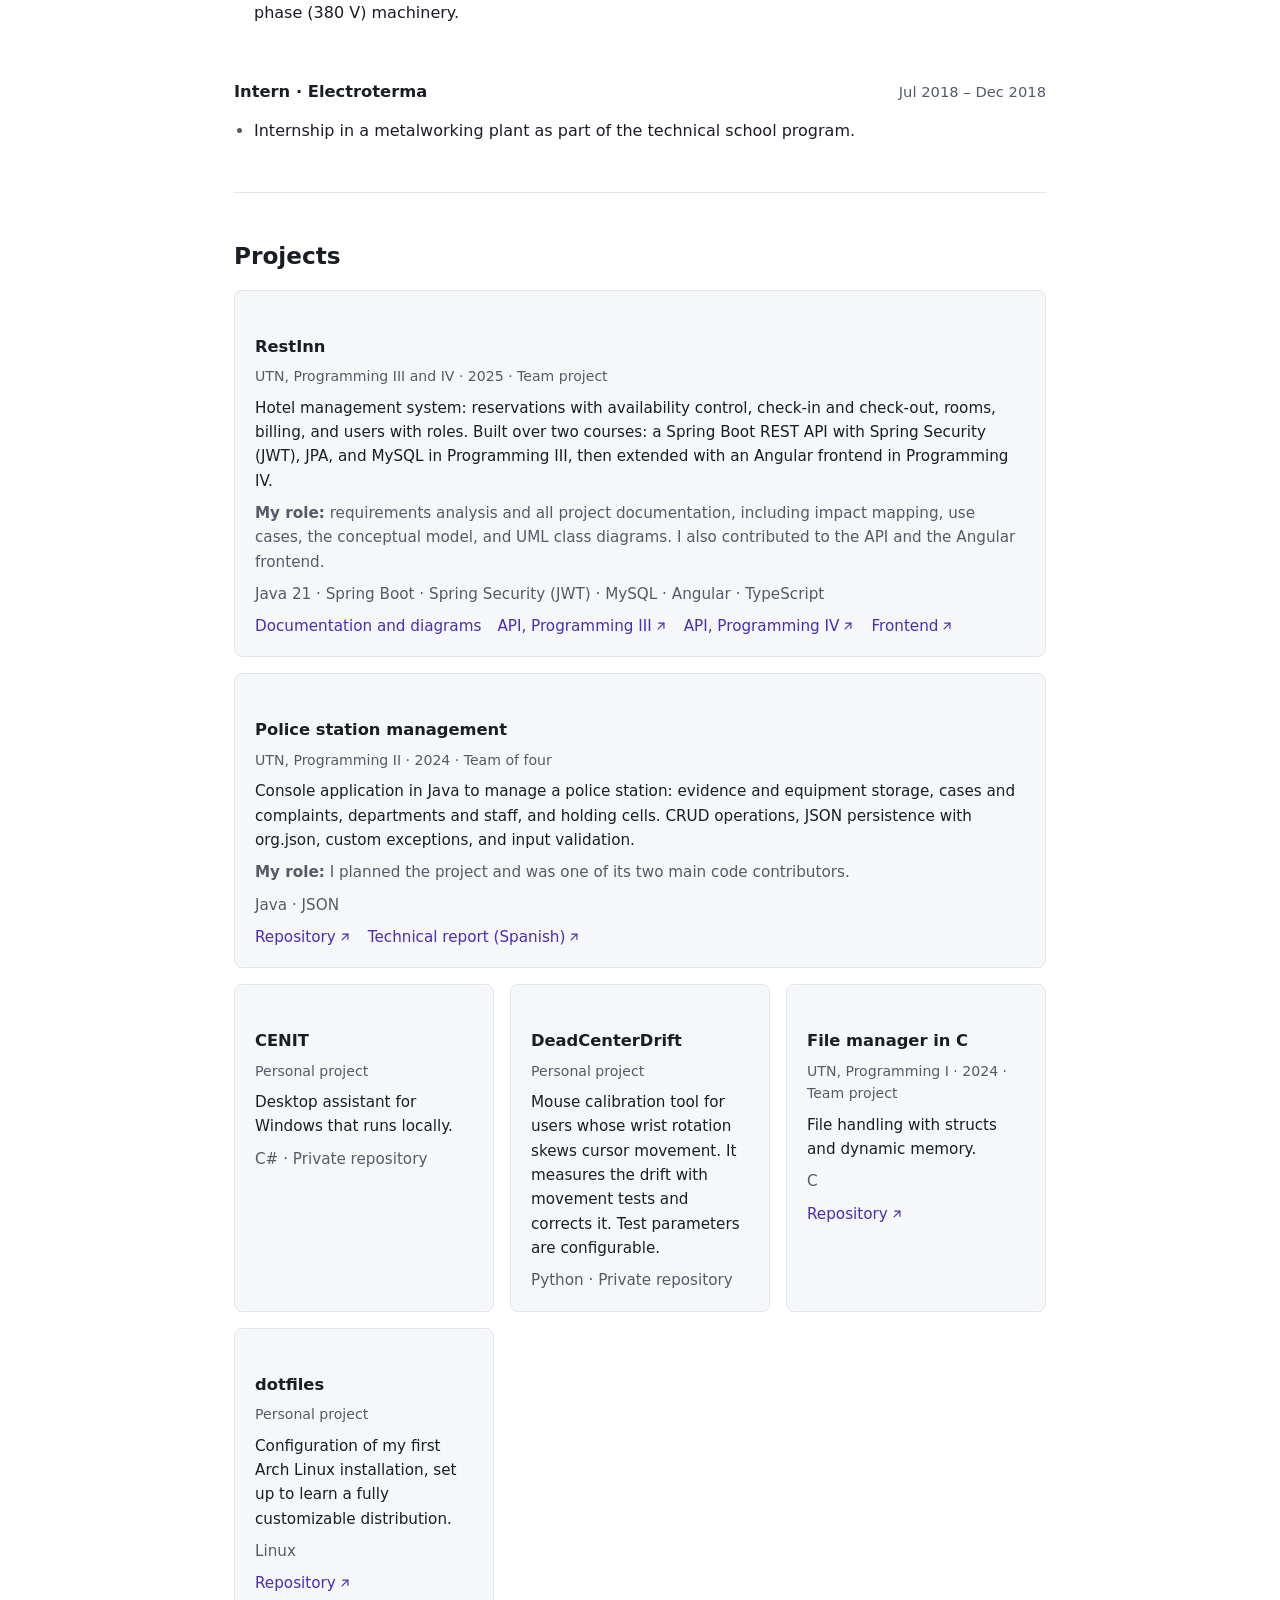
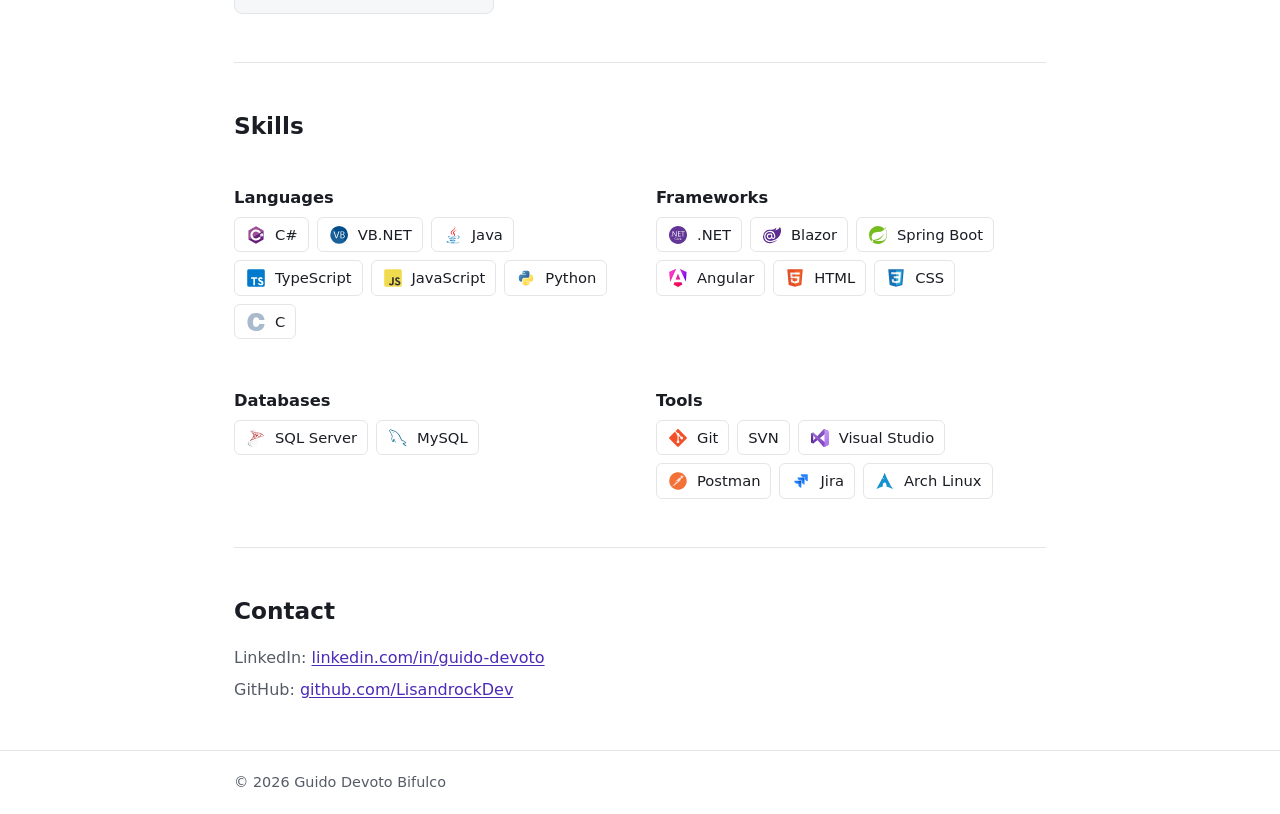
==== commit 1f73f398: "Clarify dotfiles description" ====
--- a/index.html
+++ b/index.html
@@ -167,7 +167,7 @@
         <article class="project">
           <h3>dotfiles</h3>
           <p class="context">Personal project</p>
-          <p>Arch Linux configuration.</p>
+          <p>Configuration of my first Arch Linux installation, set up to learn a fully customizable distribution.</p>
           <p class="tech">Linux</p>
           <p class="links"><a href="https://github.com/Lisandstone/dotfiles" target="_blank" rel="noopener">Repository<svg class="icon"><use href="#i-arrow"/></svg></a></p>
         </article>
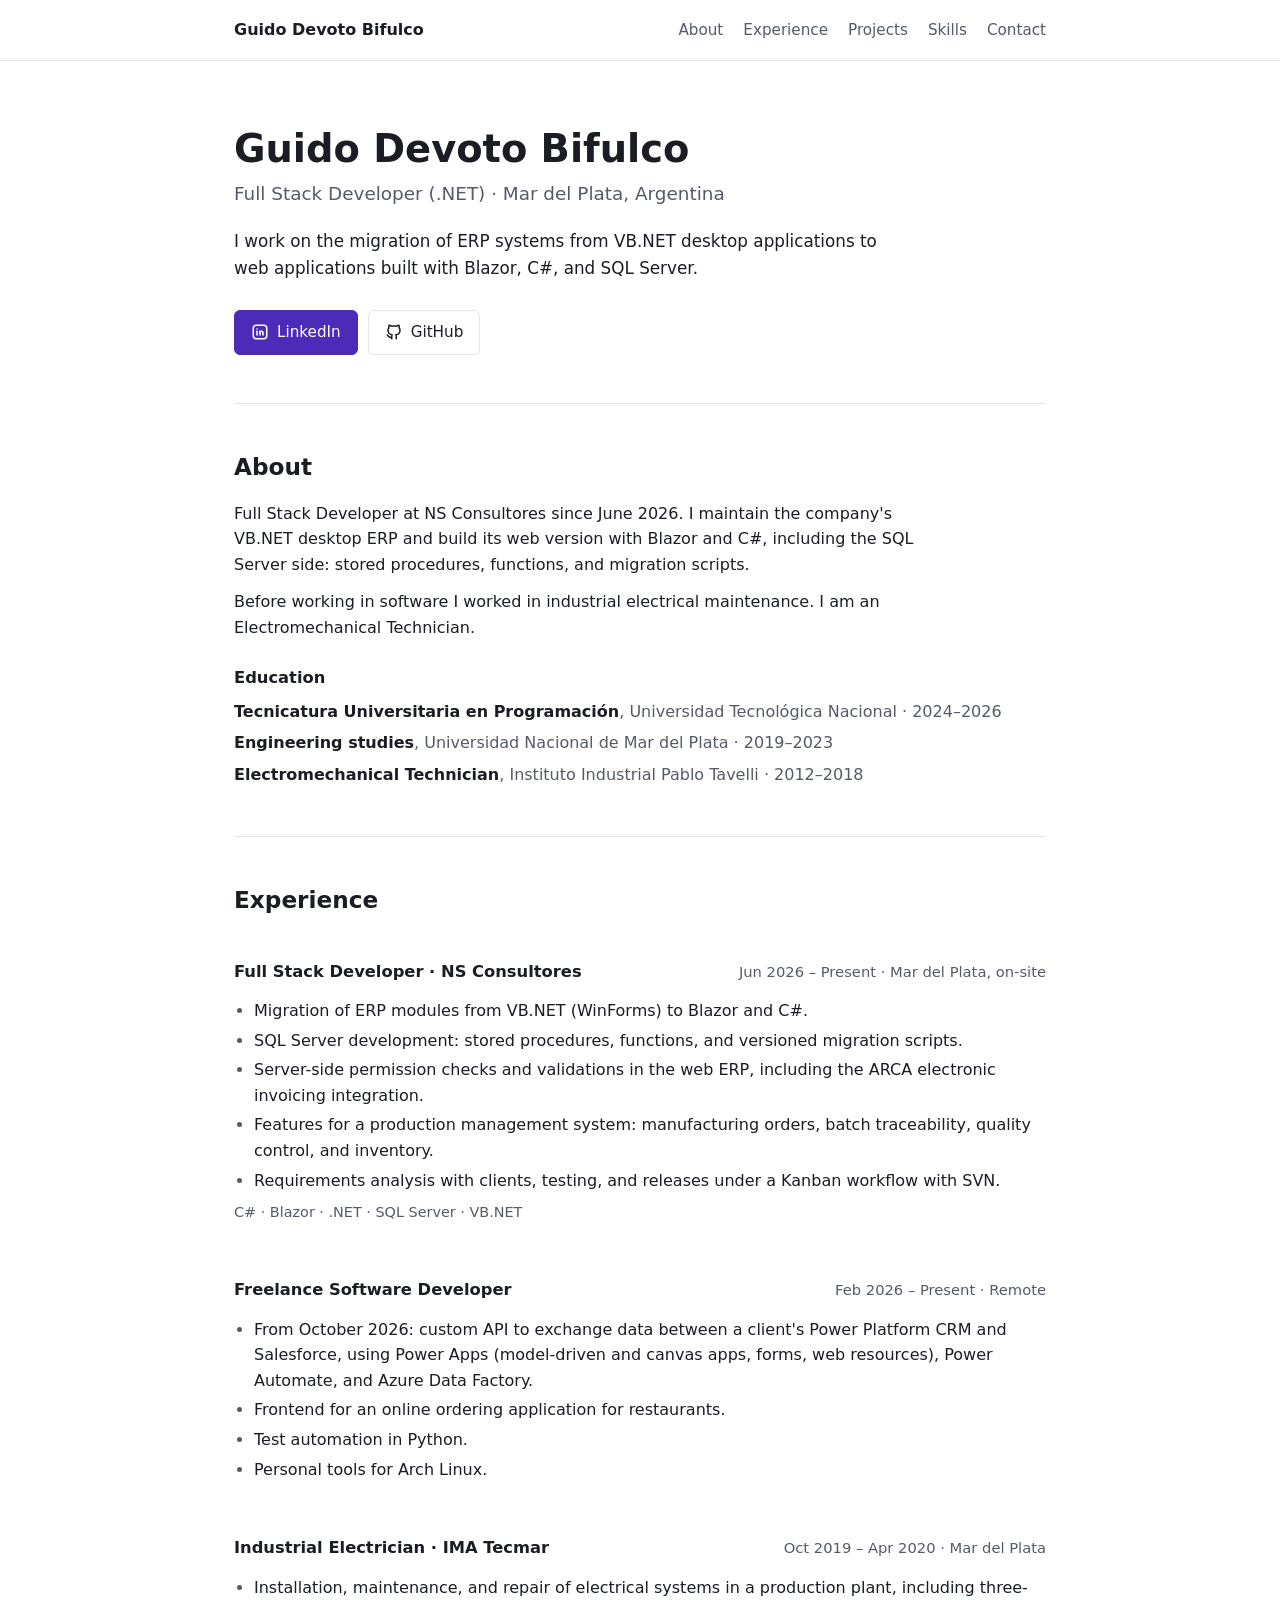
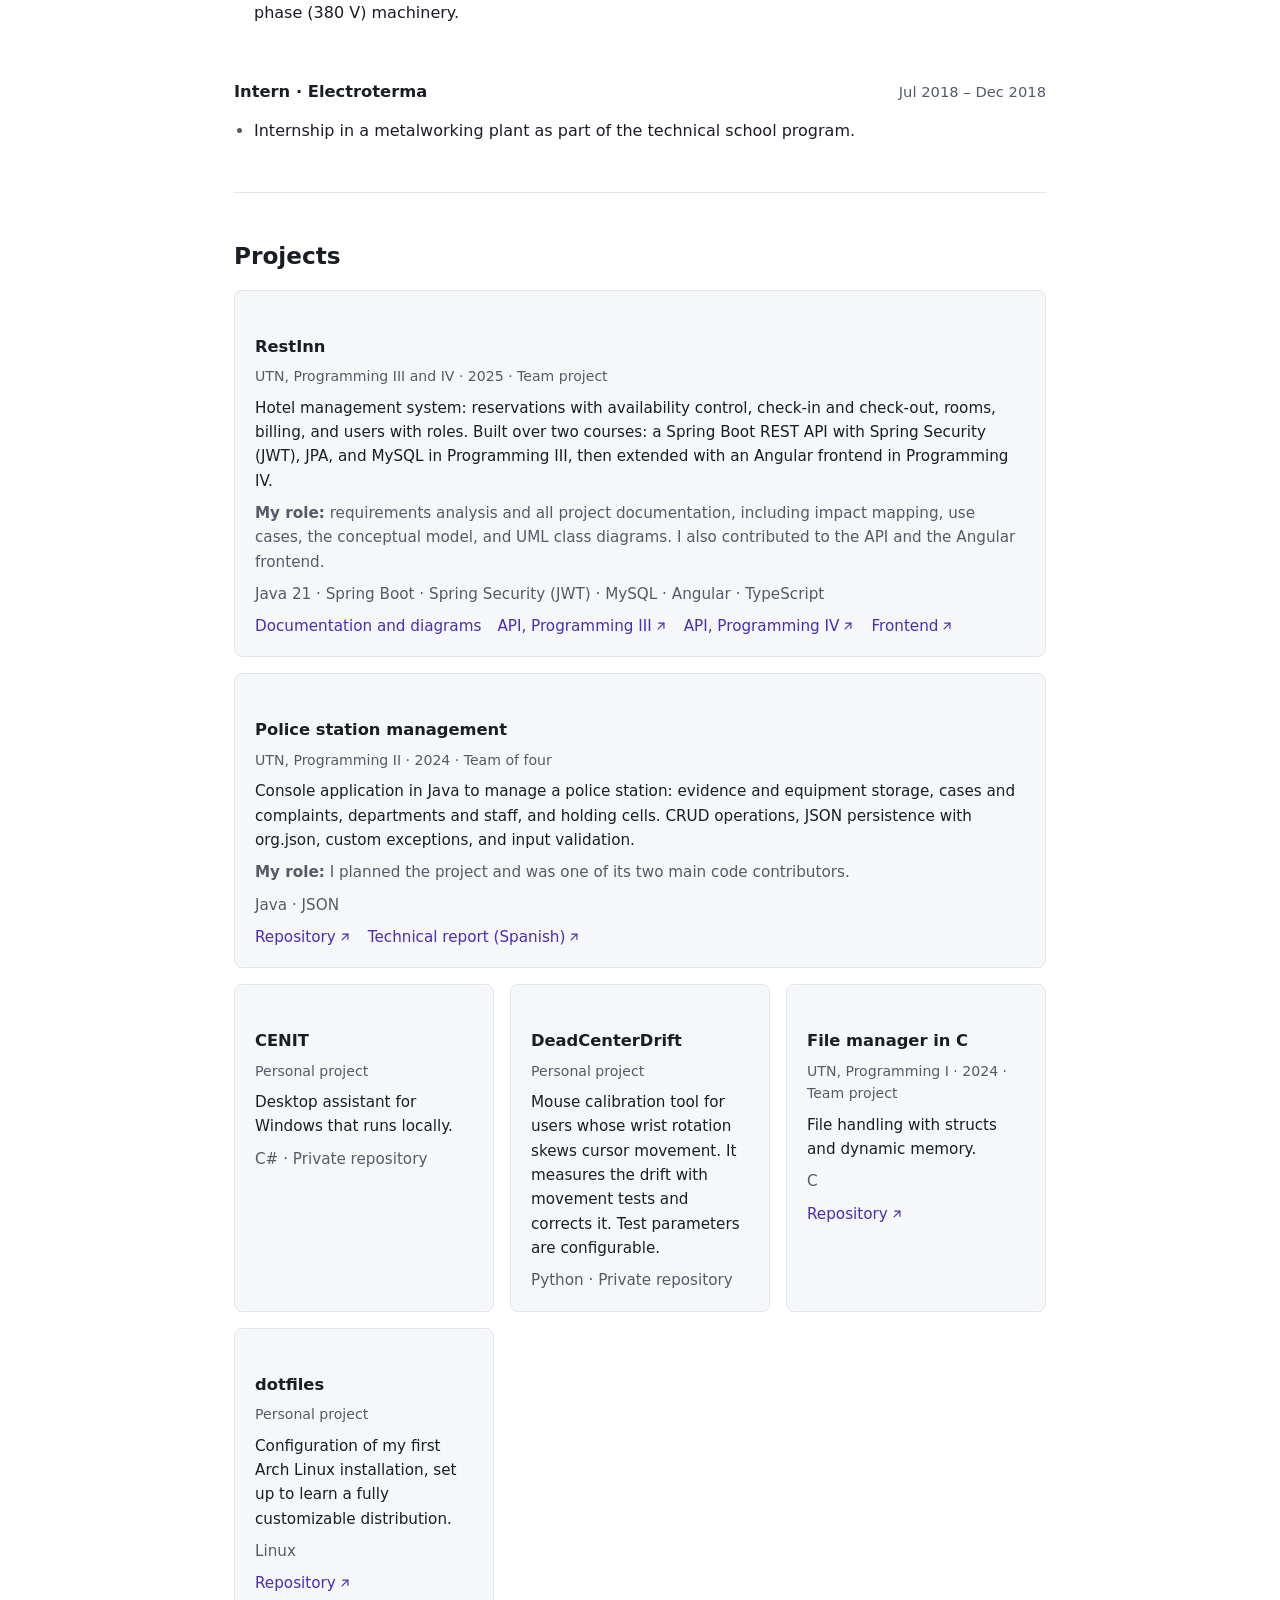
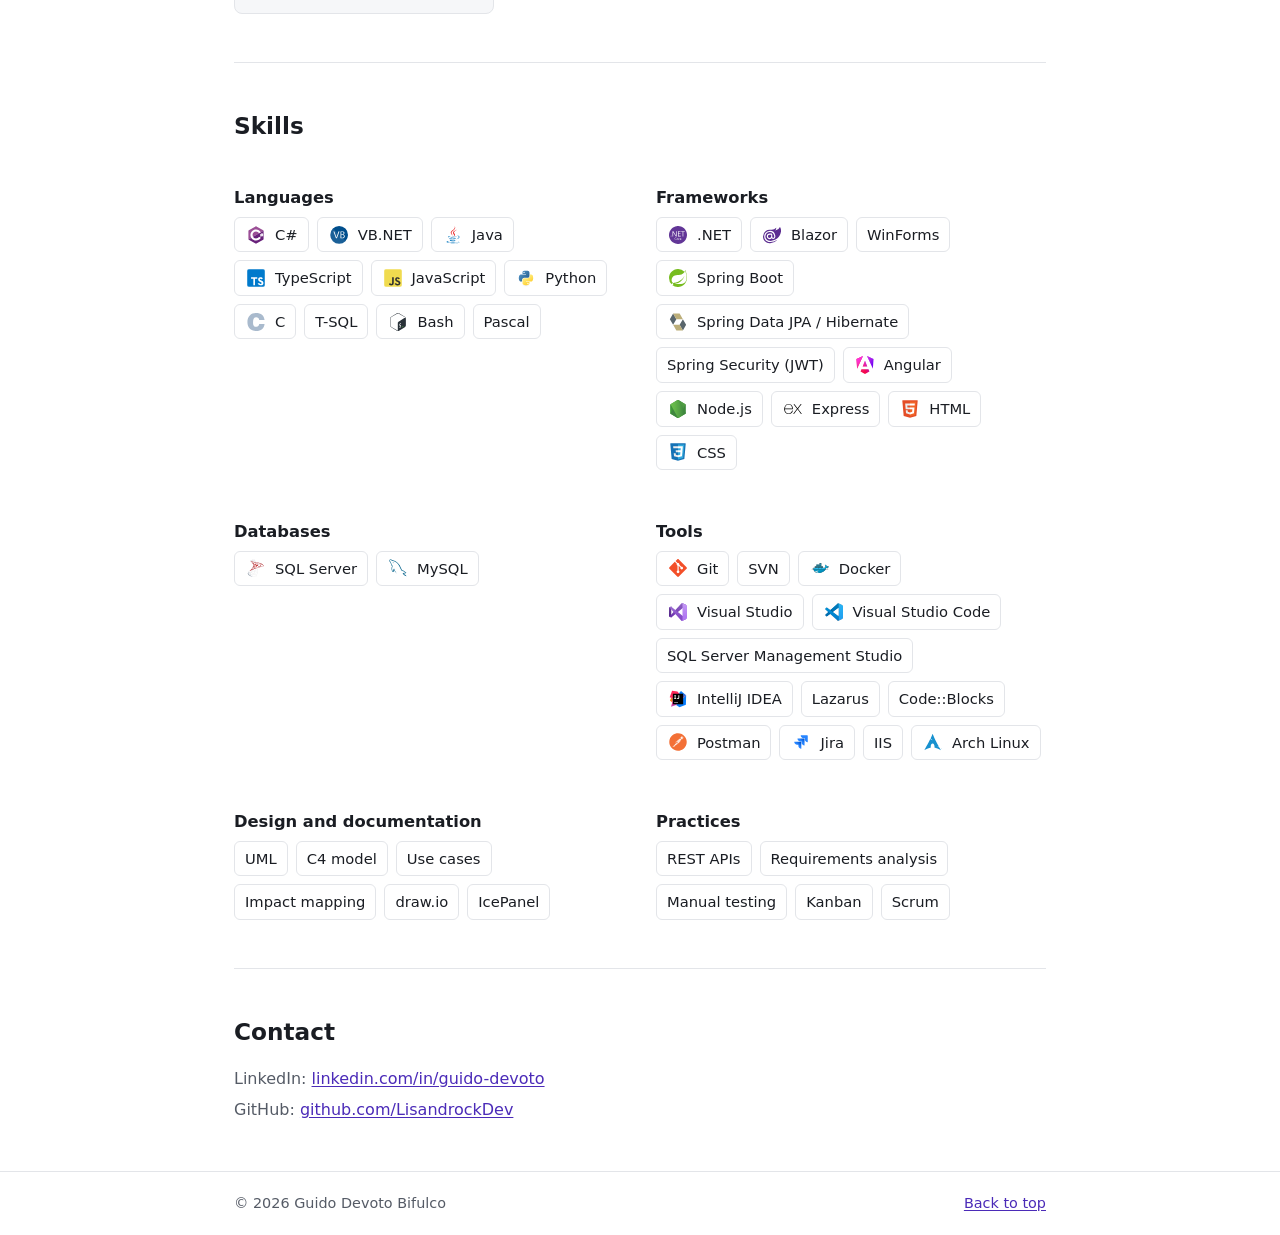
==== commit bc0560c2: "Expand skills and fix back-to-top links" ====
--- a/index.html
+++ b/index.html
@@ -26,7 +26,7 @@
 
   <a class="skip-link" href="#main">Skip to content</a>
 
-  <header class="site-header" id="top">
+  <header class="site-header">
     <nav class="nav container" aria-label="Main">
       <a class="brand" href="#top">Guido Devoto Bifulco</a>
       <button class="menu-btn" type="button" id="menu-toggle" aria-label="Open menu" aria-expanded="false" aria-controls="nav-links">
@@ -187,6 +187,9 @@
             <li><img src="assets/icons/javascript.svg" alt="" width="20" height="20">JavaScript</li>
             <li><img src="assets/icons/python.svg" alt="" width="20" height="20">Python</li>
             <li><img src="assets/icons/c.svg" alt="" width="20" height="20">C</li>
+            <li>T-SQL</li>
+            <li><img src="assets/icons/bash.svg" alt="" width="20" height="20">Bash</li>
+            <li>Pascal</li>
           </ul>
         </div>
         <div>
@@ -194,8 +197,13 @@
           <ul class="tech-list">
             <li><img src="assets/icons/dotnetcore.svg" alt="" width="20" height="20">.NET</li>
             <li><img src="assets/icons/blazor.svg" alt="" width="20" height="20">Blazor</li>
+            <li>WinForms</li>
             <li><img src="assets/icons/spring.svg" alt="" width="20" height="20">Spring Boot</li>
+            <li><img src="assets/icons/hibernate.svg" alt="" width="20" height="20">Spring Data JPA / Hibernate</li>
+            <li>Spring Security (JWT)</li>
             <li><img src="assets/icons/angular.svg" alt="" width="20" height="20">Angular</li>
+            <li><img src="assets/icons/nodejs.svg" alt="" width="20" height="20">Node.js</li>
+            <li><img src="assets/icons/express.svg" alt="" width="20" height="20">Express</li>
             <li><img src="assets/icons/html5.svg" alt="" width="20" height="20">HTML</li>
             <li><img src="assets/icons/css3.svg" alt="" width="20" height="20">CSS</li>
           </ul>
@@ -212,10 +220,38 @@
           <ul class="tech-list">
             <li><img src="assets/icons/git.svg" alt="" width="20" height="20">Git</li>
             <li>SVN</li>
+            <li><img src="assets/icons/docker.svg" alt="" width="20" height="20">Docker</li>
             <li><img src="assets/icons/visualstudio.svg" alt="" width="20" height="20">Visual Studio</li>
+            <li><img src="assets/icons/vscode.svg" alt="" width="20" height="20">Visual Studio Code</li>
+            <li>SQL Server Management Studio</li>
+            <li><img src="assets/icons/intellij.svg" alt="" width="20" height="20">IntelliJ IDEA</li>
+            <li>Lazarus</li>
+            <li>Code::Blocks</li>
             <li><img src="assets/icons/postman.svg" alt="" width="20" height="20">Postman</li>
             <li><img src="assets/icons/jira.svg" alt="" width="20" height="20">Jira</li>
+            <li>IIS</li>
             <li><img src="assets/icons/archlinux.svg" alt="" width="20" height="20">Arch Linux</li>
+          </ul>
+        </div>
+        <div>
+          <h3>Design and documentation</h3>
+          <ul class="tech-list">
+            <li>UML</li>
+            <li>C4 model</li>
+            <li>Use cases</li>
+            <li>Impact mapping</li>
+            <li>draw.io</li>
+            <li>IcePanel</li>
+          </ul>
+        </div>
+        <div>
+          <h3>Practices</h3>
+          <ul class="tech-list">
+            <li>REST APIs</li>
+            <li>Requirements analysis</li>
+            <li>Manual testing</li>
+            <li>Kanban</li>
+            <li>Scrum</li>
           </ul>
         </div>
       </div>
@@ -231,7 +267,10 @@
   </main>
 
   <footer class="site-footer">
-    <div class="container">© <span id="year">2026</span> Guido Devoto Bifulco</div>
+    <div class="container footer-inner">
+      <span>© <span id="year">2026</span> Guido Devoto Bifulco</span>
+      <a href="#top">Back to top</a>
+    </div>
   </footer>
 </body>
 </html>
--- a/assets/css/styles.css
+++ b/assets/css/styles.css
@@ -191,6 +191,7 @@
 
 /* Footer */
 .site-footer { border-top: 1px solid var(--border); padding: 20px 0; color: var(--text-muted); font-size: 0.9rem; }
+.footer-inner { display: flex; flex-wrap: wrap; justify-content: space-between; gap: 8px 16px; }
 
 /* Small screens */
 @media (max-width: 680px) {
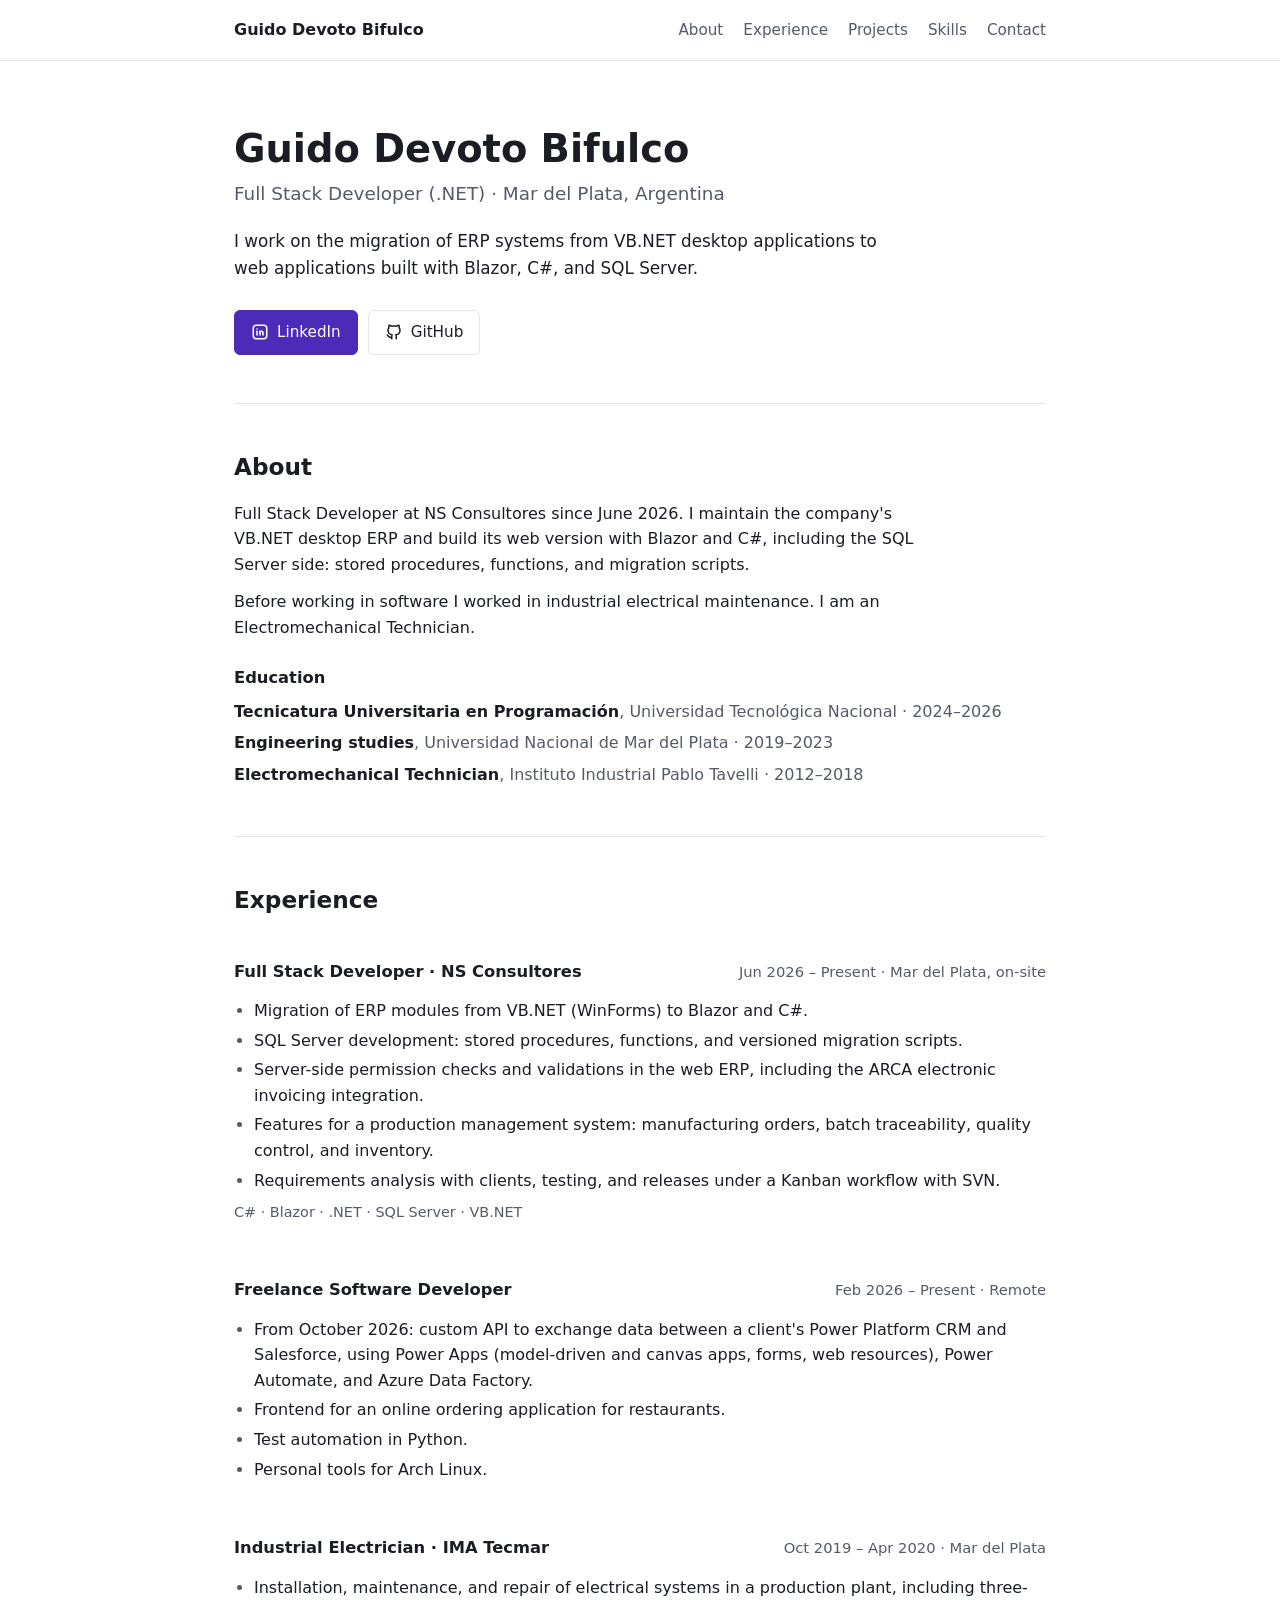
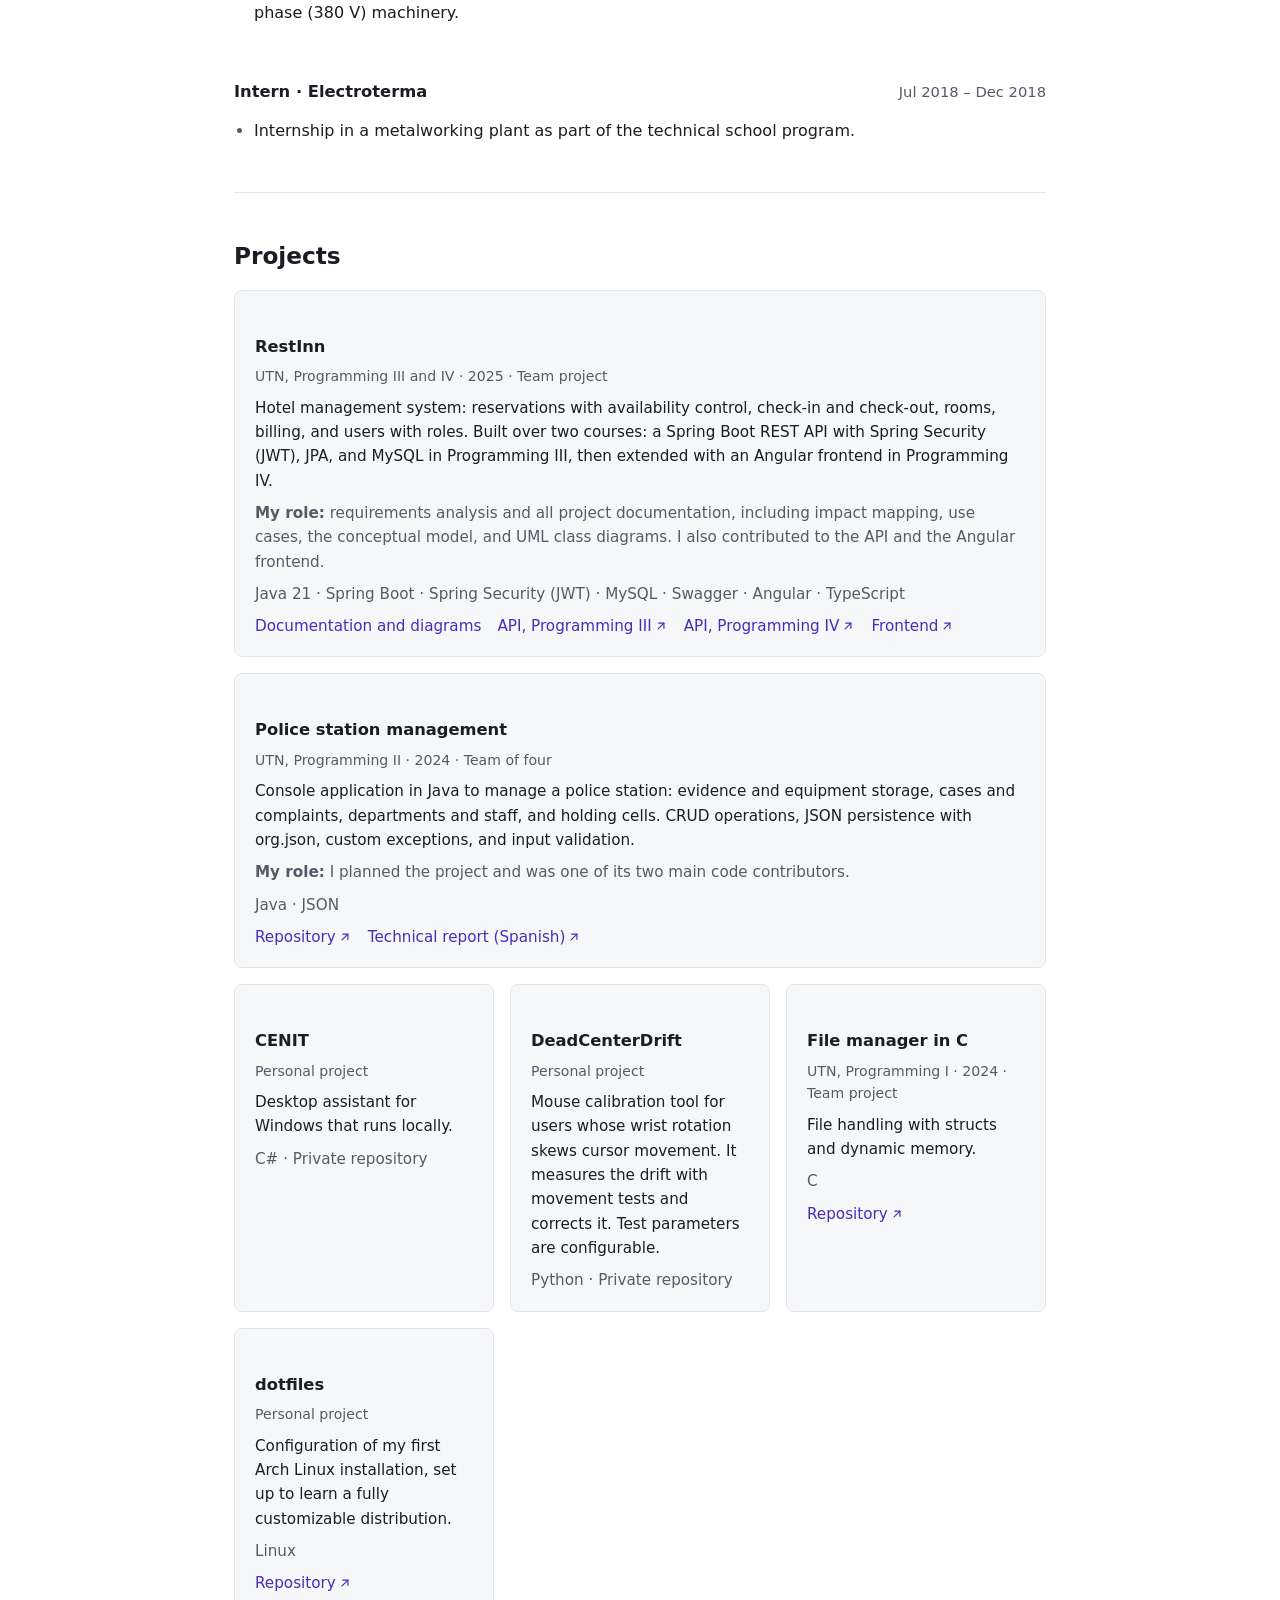
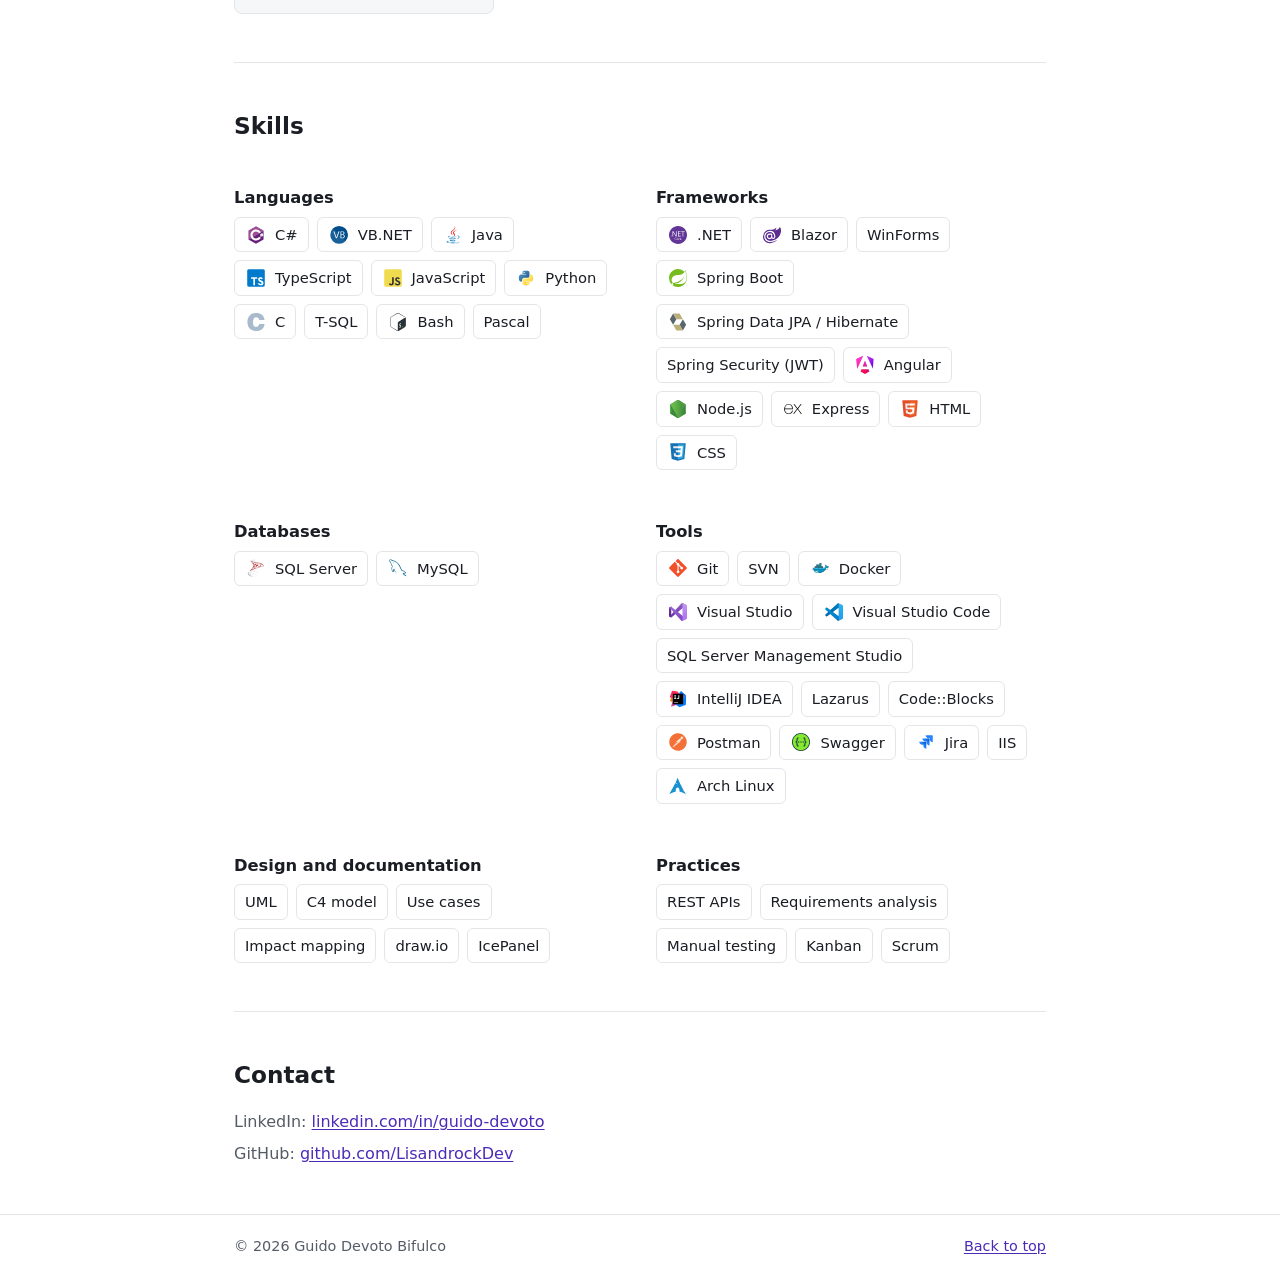
==== commit 81035e6c: "Add Swagger" ====
--- a/index.html
+++ b/index.html
@@ -126,7 +126,7 @@
           <p class="context">UTN, Programming III and IV · 2025 · Team project</p>
           <p>Hotel management system: reservations with availability control, check-in and check-out, rooms, billing, and users with roles. Built over two courses: a Spring Boot REST API with Spring Security (JWT), JPA, and MySQL in Programming III, then extended with an Angular frontend in Programming IV.</p>
           <p class="role"><strong>My role:</strong> requirements analysis and all project documentation, including impact mapping, use cases, the conceptual model, and UML class diagrams. I also contributed to the API and the Angular frontend.</p>
-          <p class="tech">Java 21 · Spring Boot · Spring Security (JWT) · MySQL · Angular · TypeScript</p>
+          <p class="tech">Java 21 · Spring Boot · Spring Security (JWT) · MySQL · Swagger · Angular · TypeScript</p>
           <p class="links">
             <a href="restinn.html">Documentation and diagrams</a>
             <a href="https://github.com/ManuJurado/RestInn_Api_OldVersion" target="_blank" rel="noopener">API, Programming III<svg class="icon"><use href="#i-arrow"/></svg></a>
@@ -228,6 +228,7 @@
             <li>Lazarus</li>
             <li>Code::Blocks</li>
             <li><img src="assets/icons/postman.svg" alt="" width="20" height="20">Postman</li>
+            <li><img src="assets/icons/swagger.svg" alt="" width="20" height="20">Swagger</li>
             <li><img src="assets/icons/jira.svg" alt="" width="20" height="20">Jira</li>
             <li>IIS</li>
             <li><img src="assets/icons/archlinux.svg" alt="" width="20" height="20">Arch Linux</li>
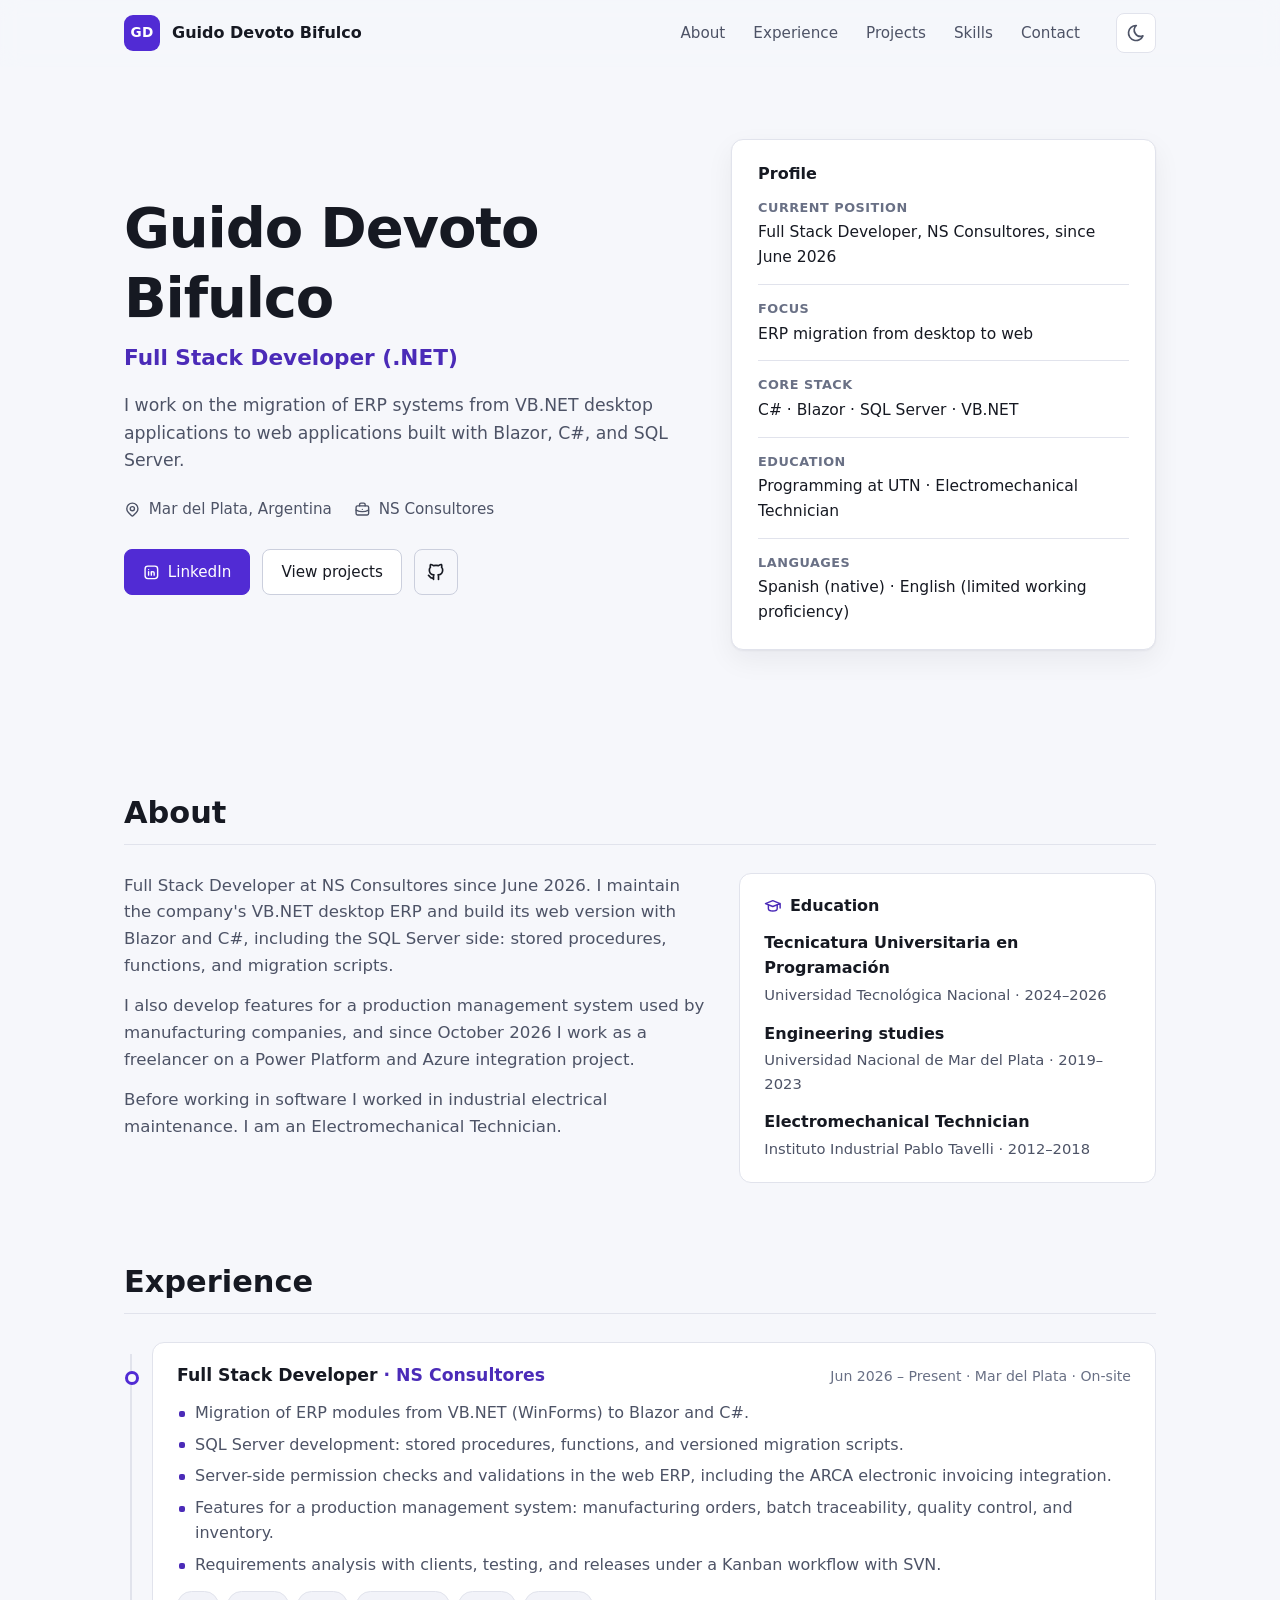
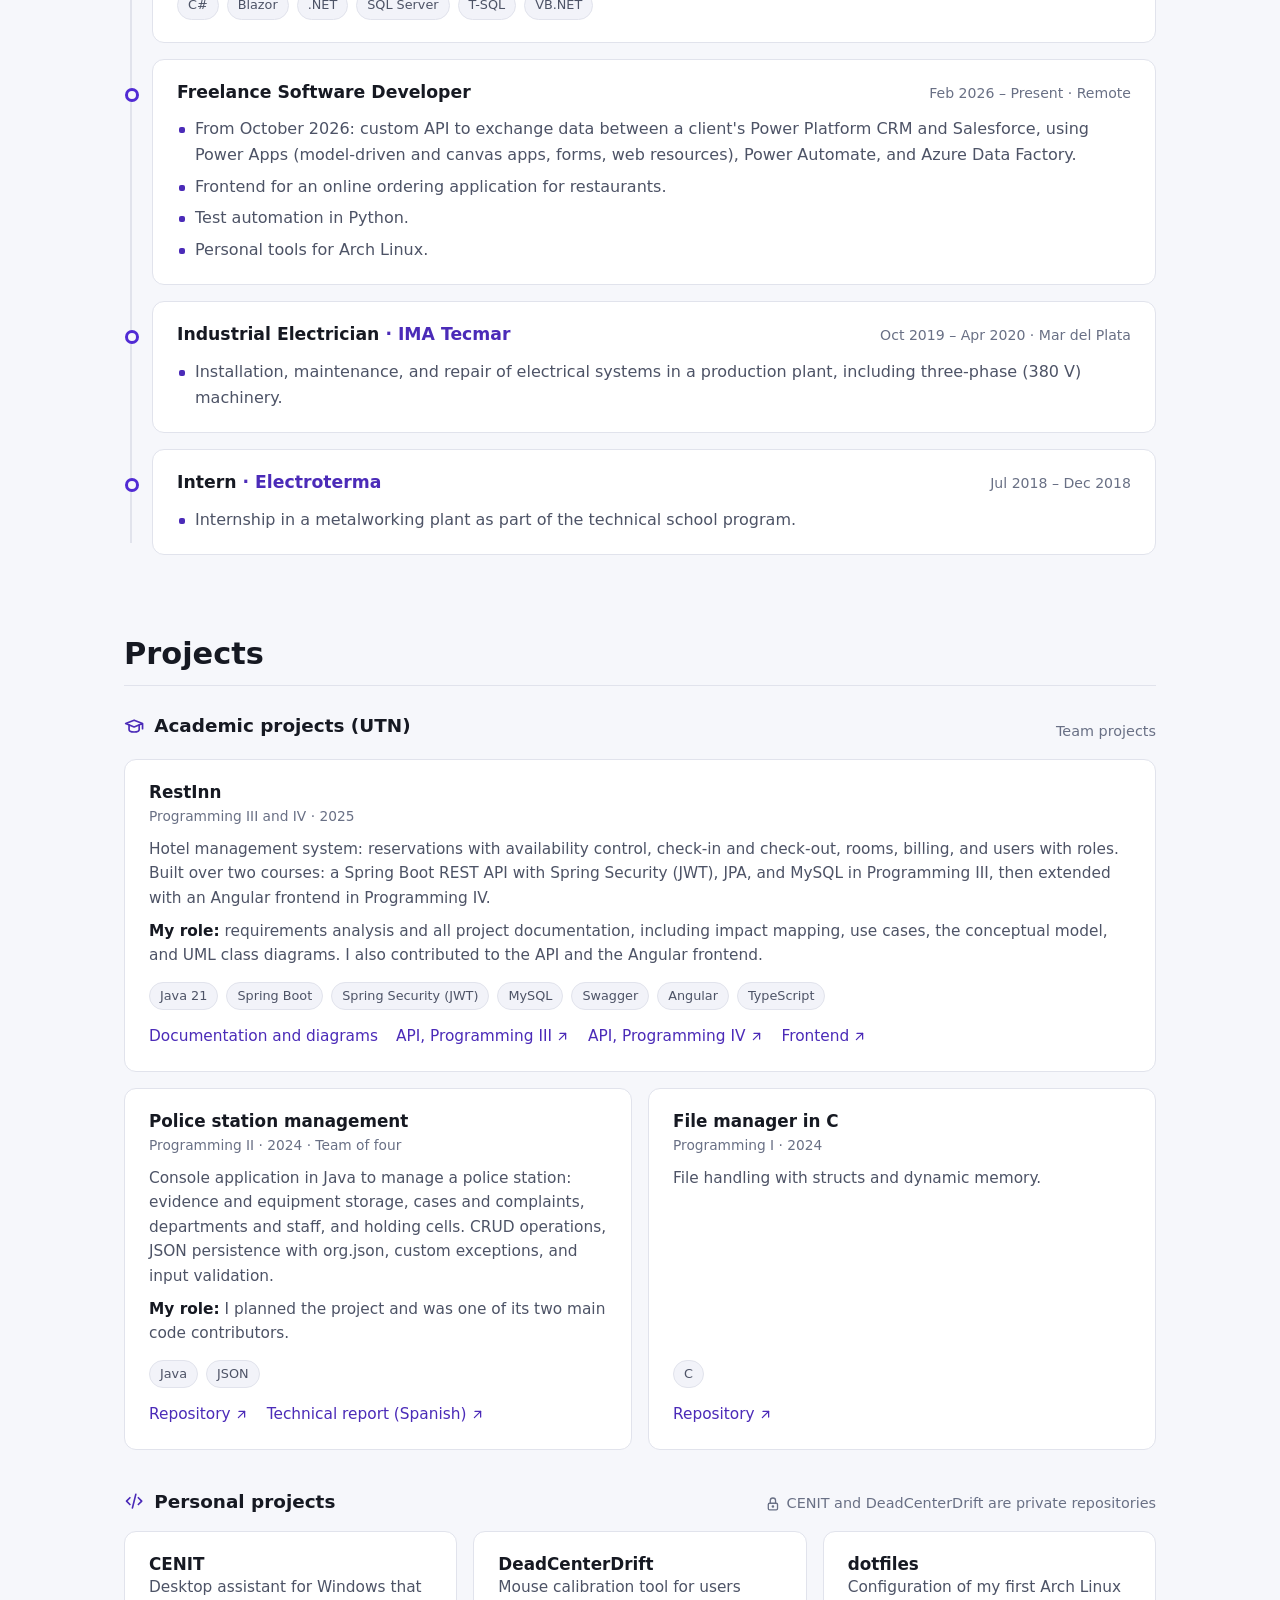
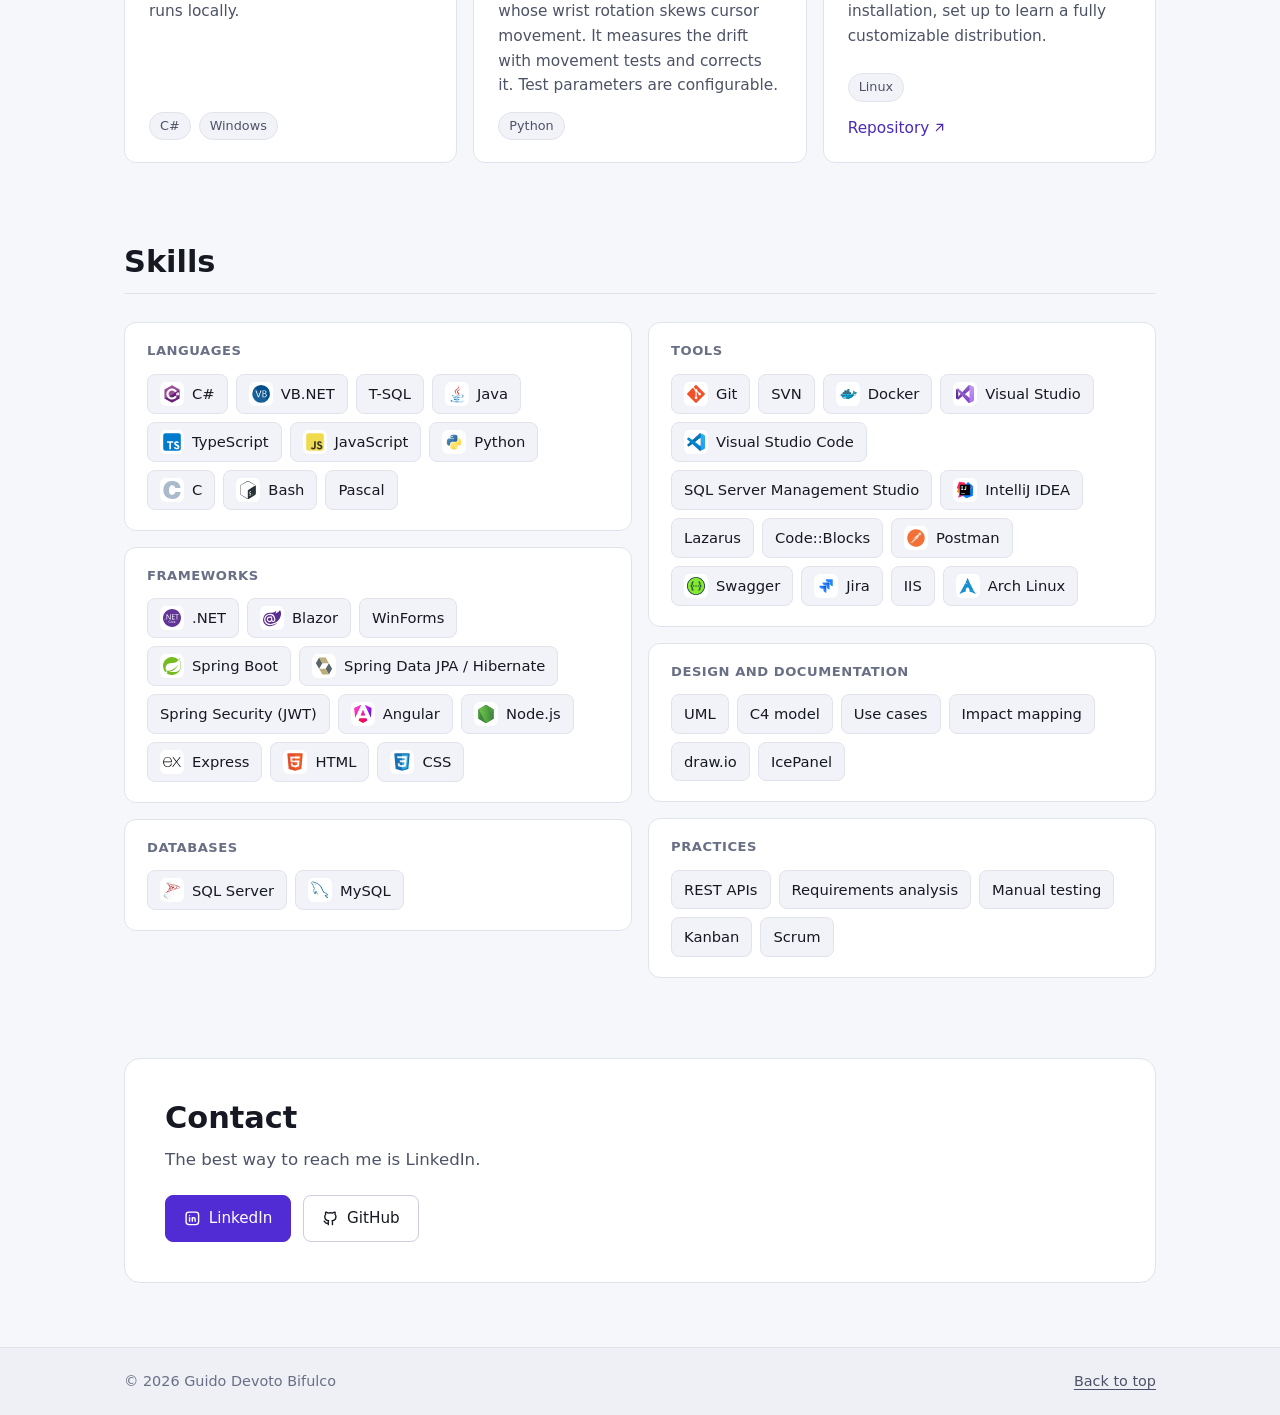
==== commit 67e0a118: "Restore sectioned layout with theme toggle and profile summary" ====
--- a/index.html
+++ b/index.html
@@ -11,7 +11,12 @@
   <meta property="og:url" content="https://lisandrockdev.github.io/">
   <meta property="og:title" content="Guido Devoto Bifulco | Full Stack Developer (.NET)">
   <meta property="og:description" content="Migration of ERP systems from VB.NET desktop applications to web applications with Blazor, C#, and SQL Server.">
+  <meta name="theme-color" content="#0f1117" media="(prefers-color-scheme: dark)">
+  <meta name="theme-color" content="#f6f7fb" media="(prefers-color-scheme: light)">
   <link rel="icon" href="favicon.svg" type="image/svg+xml">
+  <script>
+    try { var t = localStorage.getItem('theme'); if (t === 'light' || t === 'dark') document.documentElement.dataset.theme = t; } catch (e) {}
+  </script>
   <link rel="stylesheet" href="assets/css/styles.css">
   <script src="assets/js/main.js" defer></script>
 </head>
@@ -20,223 +25,279 @@
     <symbol id="i-linkedin" viewBox="0 0 24 24"><path d="M8 11v5"/><path d="M8 8v.01"/><path d="M12 16v-5"/><path d="M16 16v-3a2 2 0 1 0 -4 0"/><path d="M3 7a4 4 0 0 1 4 -4h10a4 4 0 0 1 4 4v10a4 4 0 0 1 -4 4h-10a4 4 0 0 1 -4 -4l0 -10"/></symbol>
     <symbol id="i-github" viewBox="0 0 24 24"><path d="M9 19c-4.3 1.4 -4.3 -2.5 -6 -3m12 5v-3.5c0 -1 .1 -1.4 -.5 -2c2.8 -.3 5.5 -1.4 5.5 -6a4.6 4.6 0 0 0 -1.3 -3.2a4.2 4.2 0 0 0 -.1 -3.2s-1.1 -.3 -3.5 1.3a12.3 12.3 0 0 0 -6.2 0c-2.4 -1.6 -3.5 -1.3 -3.5 -1.3a4.2 4.2 0 0 0 -.1 3.2a4.6 4.6 0 0 0 -1.3 3.2c0 4.6 2.7 5.7 5.5 6c-.6 .6 -.6 1.2 -.5 2v3.5"/></symbol>
     <symbol id="i-arrow" viewBox="0 0 24 24"><path d="M17 7l-10 10"/><path d="M8 7l9 0l0 9"/></symbol>
+    <symbol id="i-lock" viewBox="0 0 24 24"><path d="M5 13a2 2 0 0 1 2 -2h10a2 2 0 0 1 2 2v6a2 2 0 0 1 -2 2h-10a2 2 0 0 1 -2 -2v-6"/><path d="M11 16a1 1 0 1 0 2 0a1 1 0 0 0 -2 0"/><path d="M8 11v-4a4 4 0 1 1 8 0v4"/></symbol>
+    <symbol id="i-pin" viewBox="0 0 24 24"><path d="M9 11a3 3 0 1 0 6 0a3 3 0 0 0 -6 0"/><path d="M17.657 16.657l-4.243 4.243a2 2 0 0 1 -2.827 0l-4.244 -4.243a8 8 0 1 1 11.314 0"/></symbol>
+    <symbol id="i-sun" viewBox="0 0 24 24"><path d="M8 12a4 4 0 1 0 8 0a4 4 0 1 0 -8 0"/><path d="M3 12h1m8 -9v1m8 8h1m-9 8v1m-6.4 -15.4l.7 .7m12.1 -.7l-.7 .7m0 11.4l.7 .7m-12.1 -.7l-.7 .7"/></symbol>
+    <symbol id="i-moon" viewBox="0 0 24 24"><path d="M12 3c.132 0 .263 0 .393 0a7.5 7.5 0 0 0 7.92 12.446a9 9 0 1 1 -8.313 -12.454l0 .008"/></symbol>
     <symbol id="i-menu" viewBox="0 0 24 24"><path d="M4 6l16 0"/><path d="M4 12l16 0"/><path d="M4 18l16 0"/></symbol>
     <symbol id="i-x" viewBox="0 0 24 24"><path d="M18 6l-12 12"/><path d="M6 6l12 12"/></symbol>
+    <symbol id="i-briefcase" viewBox="0 0 24 24"><path d="M3 9a2 2 0 0 1 2 -2h14a2 2 0 0 1 2 2v9a2 2 0 0 1 -2 2h-14a2 2 0 0 1 -2 -2l0 -9"/><path d="M8 7v-2a2 2 0 0 1 2 -2h4a2 2 0 0 1 2 2v2"/><path d="M12 12l0 .01"/><path d="M3 13a20 20 0 0 0 18 0"/></symbol>
+    <symbol id="i-school" viewBox="0 0 24 24"><path d="M22 9l-10 -4l-10 4l10 4l10 -4v6"/><path d="M6 10.6v5.4a6 3 0 0 0 12 0v-5.4"/></symbol>
+    <symbol id="i-code" viewBox="0 0 24 24"><path d="M7 8l-4 4l4 4"/><path d="M17 8l4 4l-4 4"/><path d="M14 4l-4 16"/></symbol>
   </svg>
 
   <a class="skip-link" href="#main">Skip to content</a>
 
   <header class="site-header">
     <nav class="nav container" aria-label="Main">
-      <a class="brand" href="#top">Guido Devoto Bifulco</a>
-      <button class="menu-btn" type="button" id="menu-toggle" aria-label="Open menu" aria-expanded="false" aria-controls="nav-links">
-        <svg class="icon icon-open"><use href="#i-menu"/></svg>
-        <svg class="icon icon-close"><use href="#i-x"/></svg>
-      </button>
-      <ul class="nav-links" id="nav-links">
-        <li><a href="#about">About</a></li>
-        <li><a href="#experience">Experience</a></li>
-        <li><a href="#projects">Projects</a></li>
-        <li><a href="#skills">Skills</a></li>
-        <li><a href="#contact">Contact</a></li>
-      </ul>
+      <a class="brand" href="#top" aria-label="Guido Devoto Bifulco, back to top">
+        <span class="brand-mark" aria-hidden="true">GD</span>
+        <span class="brand-name">Guido Devoto Bifulco</span>
+      </a>
+      <div class="nav-panel" id="nav-panel">
+        <ul class="nav-links">
+          <li><a href="#about">About</a></li>
+          <li><a href="#experience">Experience</a></li>
+          <li><a href="#projects">Projects</a></li>
+          <li><a href="#skills">Skills</a></li>
+          <li><a href="#contact">Contact</a></li>
+        </ul>
+      </div>
+      <div class="nav-tools">
+        <button class="icon-btn" type="button" id="theme-toggle" aria-label="Switch to light theme">
+          <svg class="icon icon-sun"><use href="#i-sun"/></svg>
+          <svg class="icon icon-moon"><use href="#i-moon"/></svg>
+        </button>
+        <button class="icon-btn menu-btn" type="button" id="menu-toggle" aria-label="Open menu" aria-expanded="false" aria-controls="nav-panel">
+          <svg class="icon icon-open"><use href="#i-menu"/></svg>
+          <svg class="icon icon-close"><use href="#i-x"/></svg>
+        </button>
+      </div>
     </nav>
   </header>
 
-  <main id="main" class="container">
-    <section class="intro" aria-labelledby="name">
-      <h1 id="name">Guido Devoto Bifulco</h1>
-      <p class="role">Full Stack Developer (.NET) · Mar del Plata, Argentina</p>
-      <p class="summary">I work on the migration of ERP systems from VB.NET desktop applications to web applications built with Blazor, C#, and SQL Server.</p>
-      <div class="actions">
-        <a class="btn btn-primary" href="https://www.linkedin.com/in/guido-devoto" target="_blank" rel="noopener"><svg class="icon"><use href="#i-linkedin"/></svg>LinkedIn</a>
-        <a class="btn" href="https://github.com/LisandrockDev" target="_blank" rel="noopener"><svg class="icon"><use href="#i-github"/></svg>GitHub</a>
-      </div>
-    </section>
-
-    <section class="section" id="about" aria-labelledby="about-title">
-      <h2 id="about-title">About</h2>
-      <p>Full Stack Developer at NS Consultores since June 2026. I maintain the company's VB.NET desktop ERP and build its web version with Blazor and C#, including the SQL Server side: stored procedures, functions, and migration scripts.</p>
-      <p>Before working in software I worked in industrial electrical maintenance. I am an Electromechanical Technician.</p>
-      <h3>Education</h3>
-      <ul class="plain-list">
-        <li><strong>Tecnicatura Universitaria en Programación</strong>, Universidad Tecnológica Nacional · <span class="nowrap">2024–2026</span></li>
-        <li><strong>Engineering studies</strong>, Universidad Nacional de Mar del Plata · <span class="nowrap">2019–2023</span></li>
-        <li><strong>Electromechanical Technician</strong>, Instituto Industrial Pablo Tavelli · <span class="nowrap">2012–2018</span></li>
-      </ul>
-    </section>
-
-    <section class="section" id="experience" aria-labelledby="experience-title">
-      <h2 id="experience-title">Experience</h2>
-
-      <article class="entry">
-        <header class="entry-head">
-          <h3>Full Stack Developer · NS Consultores</h3>
-          <p class="meta">Jun 2026 – Present · Mar del Plata, on-site</p>
-        </header>
-        <ul class="bullets">
-          <li>Migration of ERP modules from VB.NET (WinForms) to Blazor and C#.</li>
-          <li>SQL Server development: stored procedures, functions, and versioned migration scripts.</li>
-          <li>Server-side permission checks and validations in the web ERP, including the ARCA electronic invoicing integration.</li>
-          <li>Features for a production management system: manufacturing orders, batch traceability, quality control, and inventory.</li>
-          <li>Requirements analysis with clients, testing, and releases under a Kanban workflow with SVN.</li>
+  <main id="main">
+    <section class="hero container" id="intro" aria-labelledby="hero-title">
+      <div class="hero-text">
+        <h1 id="hero-title">Guido Devoto Bifulco</h1>
+        <p class="hero-role">Full Stack Developer (.NET)</p>
+        <p class="hero-lead">I work on the migration of ERP systems from VB.NET desktop applications to web applications built with Blazor, C#, and SQL Server.</p>
+        <ul class="hero-meta">
+          <li><svg class="icon"><use href="#i-pin"/></svg>Mar del Plata, Argentina</li>
+          <li><svg class="icon"><use href="#i-briefcase"/></svg>NS Consultores</li>
         </ul>
-        <p class="tech">C# · Blazor · .NET · SQL Server · VB.NET</p>
-      </article>
-
-      <article class="entry">
-        <header class="entry-head">
-          <h3>Freelance Software Developer</h3>
-          <p class="meta">Feb 2026 – Present · Remote</p>
-        </header>
-        <ul class="bullets">
-          <li>From October 2026: custom API to exchange data between a client's Power Platform CRM and Salesforce, using Power Apps (model-driven and canvas apps, forms, web resources), Power Automate, and Azure Data Factory.</li>
-          <li>Frontend for an online ordering application for restaurants.</li>
-          <li>Test automation in Python.</li>
-          <li>Personal tools for Arch Linux.</li>
+        <div class="actions">
+          <a class="btn btn-primary" href="https://www.linkedin.com/in/guido-devoto" target="_blank" rel="noopener"><svg class="icon"><use href="#i-linkedin"/></svg>LinkedIn</a>
+          <a class="btn" href="#projects">View projects</a>
+          <a class="btn btn-ghost btn-icon" href="https://github.com/LisandrockDev" target="_blank" rel="noopener" aria-label="GitHub profile"><svg class="icon"><use href="#i-github"/></svg></a>
+        </div>
+      </div>
+
+      <aside class="profile-card" aria-label="Profile summary">
+        <h2 class="card-title">Profile</h2>
+        <dl class="facts">
+          <div><dt>Current position</dt><dd>Full Stack Developer, NS Consultores, since June 2026</dd></div>
+          <div><dt>Focus</dt><dd>ERP migration from desktop to web</dd></div>
+          <div><dt>Core stack</dt><dd>C# · Blazor · SQL Server · VB.NET</dd></div>
+          <div><dt>Education</dt><dd>Programming at UTN · Electromechanical Technician</dd></div>
+          <div><dt>Languages</dt><dd>Spanish (native) · English (limited working proficiency)</dd></div>
+        </dl>
+      </aside>
+    </section>
+
+    <section class="section container" id="about" aria-labelledby="about-title">
+      <h2 class="section-title" id="about-title">About</h2>
+      <div class="about-grid">
+        <div class="about-text">
+          <p>Full Stack Developer at NS Consultores since June 2026. I maintain the company's VB.NET desktop ERP and build its web version with Blazor and C#, including the SQL Server side: stored procedures, functions, and migration scripts.</p>
+          <p>I also develop features for a production management system used by manufacturing companies, and since October 2026 I work as a freelancer on a Power Platform and Azure integration project.</p>
+          <p>Before working in software I worked in industrial electrical maintenance. I am an Electromechanical Technician.</p>
+        </div>
+        <div class="card">
+          <h3 class="card-title"><svg class="icon"><use href="#i-school"/></svg>Education</h3>
+          <ul class="edu-list">
+            <li><strong>Tecnicatura Universitaria en Programación</strong><span>Universidad Tecnológica Nacional · 2024–2026</span></li>
+            <li><strong>Engineering studies</strong><span>Universidad Nacional de Mar del Plata · 2019–2023</span></li>
+            <li><strong>Electromechanical Technician</strong><span>Instituto Industrial Pablo Tavelli · 2012–2018</span></li>
+          </ul>
+        </div>
+      </div>
+    </section>
+
+    <section class="section container" id="experience" aria-labelledby="experience-title">
+      <h2 class="section-title" id="experience-title">Experience</h2>
+      <ol class="timeline">
+        <li class="timeline-item">
+          <div class="timeline-head">
+            <h3>Full Stack Developer <span class="at">· NS Consultores</span></h3>
+            <p class="timeline-meta">Jun 2026 – Present · Mar del Plata · On-site</p>
+          </div>
+          <ul class="bullets">
+            <li>Migration of ERP modules from VB.NET (WinForms) to Blazor and C#.</li>
+            <li>SQL Server development: stored procedures, functions, and versioned migration scripts.</li>
+            <li>Server-side permission checks and validations in the web ERP, including the ARCA electronic invoicing integration.</li>
+            <li>Features for a production management system: manufacturing orders, batch traceability, quality control, and inventory.</li>
+            <li>Requirements analysis with clients, testing, and releases under a Kanban workflow with SVN.</li>
+          </ul>
+          <ul class="tags" aria-label="Technologies">
+            <li>C#</li><li>Blazor</li><li>.NET</li><li>SQL Server</li><li>T-SQL</li><li>VB.NET</li>
+          </ul>
+        </li>
+        <li class="timeline-item">
+          <div class="timeline-head">
+            <h3>Freelance Software Developer</h3>
+            <p class="timeline-meta">Feb 2026 – Present · Remote</p>
+          </div>
+          <ul class="bullets">
+            <li>From October 2026: custom API to exchange data between a client's Power Platform CRM and Salesforce, using Power Apps (model-driven and canvas apps, forms, web resources), Power Automate, and Azure Data Factory.</li>
+            <li>Frontend for an online ordering application for restaurants.</li>
+            <li>Test automation in Python.</li>
+            <li>Personal tools for Arch Linux.</li>
+          </ul>
+        </li>
+        <li class="timeline-item">
+          <div class="timeline-head">
+            <h3>Industrial Electrician <span class="at">· IMA Tecmar</span></h3>
+            <p class="timeline-meta">Oct 2019 – Apr 2020 · Mar del Plata</p>
+          </div>
+          <ul class="bullets">
+            <li>Installation, maintenance, and repair of electrical systems in a production plant, including three-phase (380 V) machinery.</li>
+          </ul>
+        </li>
+        <li class="timeline-item">
+          <div class="timeline-head">
+            <h3>Intern <span class="at">· Electroterma</span></h3>
+            <p class="timeline-meta">Jul 2018 – Dec 2018</p>
+          </div>
+          <ul class="bullets">
+            <li>Internship in a metalworking plant as part of the technical school program.</li>
+          </ul>
+        </li>
+      </ol>
+    </section>
+
+    <section class="section container" id="projects" aria-labelledby="projects-title">
+      <h2 class="section-title" id="projects-title">Projects</h2>
+
+      <div class="project-group">
+        <div class="group-head">
+          <h3><svg class="icon"><use href="#i-school"/></svg>Academic projects (UTN)</h3>
+          <p class="group-note">Team projects</p>
+        </div>
+        <ul class="cards cards-two">
+          <li class="card project project-wide">
+            <h4>RestInn</h4>
+            <p class="context">Programming III and IV · 2025</p>
+            <p>Hotel management system: reservations with availability control, check-in and check-out, rooms, billing, and users with roles. Built over two courses: a Spring Boot REST API with Spring Security (JWT), JPA, and MySQL in Programming III, then extended with an Angular frontend in Programming IV.</p>
+            <p class="role"><strong>My role:</strong> requirements analysis and all project documentation, including impact mapping, use cases, the conceptual model, and UML class diagrams. I also contributed to the API and the Angular frontend.</p>
+            <ul class="tags"><li>Java 21</li><li>Spring Boot</li><li>Spring Security (JWT)</li><li>MySQL</li><li>Swagger</li><li>Angular</li><li>TypeScript</li></ul>
+            <p class="links">
+              <a href="restinn.html">Documentation and diagrams</a>
+              <a href="https://github.com/ManuJurado/RestInn_Api_OldVersion" target="_blank" rel="noopener">API, Programming III<svg class="icon"><use href="#i-arrow"/></svg></a>
+              <a href="https://github.com/ManuJurado/Restinn-Api-Springboot" target="_blank" rel="noopener">API, Programming IV<svg class="icon"><use href="#i-arrow"/></svg></a>
+              <a href="https://github.com/EmiSalias/RestInn-FrontEnd-Angular" target="_blank" rel="noopener">Frontend<svg class="icon"><use href="#i-arrow"/></svg></a>
+            </p>
+          </li>
+          <li class="card project">
+            <h4>Police station management</h4>
+            <p class="context">Programming II · 2024 · Team of four</p>
+            <p>Console application in Java to manage a police station: evidence and equipment storage, cases and complaints, departments and staff, and holding cells. CRUD operations, JSON persistence with org.json, custom exceptions, and input validation.</p>
+            <p class="role"><strong>My role:</strong> I planned the project and was one of its two main code contributors.</p>
+            <ul class="tags"><li>Java</li><li>JSON</li></ul>
+            <p class="links">
+              <a href="https://github.com/Romma711/comisaria_utn" target="_blank" rel="noopener">Repository<svg class="icon"><use href="#i-arrow"/></svg></a>
+              <a href="https://docs.google.com/document/d/1mKzItur93qJPamJ-on5y1jUR9RGKfsuoVAn2fo20Q0A/edit" target="_blank" rel="noopener">Technical report (Spanish)<svg class="icon"><use href="#i-arrow"/></svg></a>
+            </p>
+          </li>
+          <li class="card project">
+            <h4>File manager in C</h4>
+            <p class="context">Programming I · 2024</p>
+            <p>File handling with structs and dynamic memory.</p>
+            <ul class="tags"><li>C</li></ul>
+            <p class="links"><a href="https://github.com/Lisandstone/PROYECTO-FINAL-PROGRA-I" target="_blank" rel="noopener">Repository<svg class="icon"><use href="#i-arrow"/></svg></a></p>
+          </li>
         </ul>
-      </article>
-
-      <article class="entry">
-        <header class="entry-head">
-          <h3>Industrial Electrician · IMA Tecmar</h3>
-          <p class="meta">Oct 2019 – Apr 2020 · Mar del Plata</p>
-        </header>
-        <ul class="bullets">
-          <li>Installation, maintenance, and repair of electrical systems in a production plant, including three-phase (380 V) machinery.</li>
+      </div>
+
+      <div class="project-group">
+        <div class="group-head">
+          <h3><svg class="icon"><use href="#i-code"/></svg>Personal projects</h3>
+          <p class="group-note"><svg class="icon"><use href="#i-lock"/></svg>CENIT and DeadCenterDrift are private repositories</p>
+        </div>
+        <ul class="cards">
+          <li class="card project">
+            <h4>CENIT</h4>
+            <p>Desktop assistant for Windows that runs locally.</p>
+            <ul class="tags"><li>C#</li><li>Windows</li></ul>
+          </li>
+          <li class="card project">
+            <h4>DeadCenterDrift</h4>
+            <p>Mouse calibration tool for users whose wrist rotation skews cursor movement. It measures the drift with movement tests and corrects it. Test parameters are configurable.</p>
+            <ul class="tags"><li>Python</li></ul>
+          </li>
+          <li class="card project">
+            <h4>dotfiles</h4>
+            <p>Configuration of my first Arch Linux installation, set up to learn a fully customizable distribution.</p>
+            <ul class="tags"><li>Linux</li></ul>
+            <p class="links"><a href="https://github.com/Lisandstone/dotfiles" target="_blank" rel="noopener">Repository<svg class="icon"><use href="#i-arrow"/></svg></a></p>
+          </li>
         </ul>
-      </article>
-
-      <article class="entry">
-        <header class="entry-head">
-          <h3>Intern · Electroterma</h3>
-          <p class="meta">Jul 2018 – Dec 2018</p>
-        </header>
-        <ul class="bullets">
-          <li>Internship in a metalworking plant as part of the technical school program.</li>
-        </ul>
-      </article>
-    </section>
-
-    <section class="section" id="projects" aria-labelledby="projects-title">
-      <h2 id="projects-title">Projects</h2>
-      <div class="projects">
-        <article class="project project-wide">
-          <h3>RestInn</h3>
-          <p class="context">UTN, Programming III and IV · 2025 · Team project</p>
-          <p>Hotel management system: reservations with availability control, check-in and check-out, rooms, billing, and users with roles. Built over two courses: a Spring Boot REST API with Spring Security (JWT), JPA, and MySQL in Programming III, then extended with an Angular frontend in Programming IV.</p>
-          <p class="role"><strong>My role:</strong> requirements analysis and all project documentation, including impact mapping, use cases, the conceptual model, and UML class diagrams. I also contributed to the API and the Angular frontend.</p>
-          <p class="tech">Java 21 · Spring Boot · Spring Security (JWT) · MySQL · Swagger · Angular · TypeScript</p>
-          <p class="links">
-            <a href="restinn.html">Documentation and diagrams</a>
-            <a href="https://github.com/ManuJurado/RestInn_Api_OldVersion" target="_blank" rel="noopener">API, Programming III<svg class="icon"><use href="#i-arrow"/></svg></a>
-            <a href="https://github.com/ManuJurado/Restinn-Api-Springboot" target="_blank" rel="noopener">API, Programming IV<svg class="icon"><use href="#i-arrow"/></svg></a>
-            <a href="https://github.com/EmiSalias/RestInn-FrontEnd-Angular" target="_blank" rel="noopener">Frontend<svg class="icon"><use href="#i-arrow"/></svg></a>
-          </p>
-        </article>
-        <article class="project project-wide">
-          <h3>Police station management</h3>
-          <p class="context">UTN, Programming II · 2024 · Team of four</p>
-          <p>Console application in Java to manage a police station: evidence and equipment storage, cases and complaints, departments and staff, and holding cells. CRUD operations, JSON persistence with org.json, custom exceptions, and input validation.</p>
-          <p class="role"><strong>My role:</strong> I planned the project and was one of its two main code contributors.</p>
-          <p class="tech">Java · JSON</p>
-          <p class="links">
-            <a href="https://github.com/Romma711/comisaria_utn" target="_blank" rel="noopener">Repository<svg class="icon"><use href="#i-arrow"/></svg></a>
-            <a href="https://docs.google.com/document/d/1mKzItur93qJPamJ-on5y1jUR9RGKfsuoVAn2fo20Q0A/edit" target="_blank" rel="noopener">Technical report (Spanish)<svg class="icon"><use href="#i-arrow"/></svg></a>
-          </p>
-        </article>
-        <article class="project">
-          <h3>CENIT</h3>
-          <p class="context">Personal project</p>
-          <p>Desktop assistant for Windows that runs locally.</p>
-          <p class="tech">C# · Private repository</p>
-        </article>
-        <article class="project">
-          <h3>DeadCenterDrift</h3>
-          <p class="context">Personal project</p>
-          <p>Mouse calibration tool for users whose wrist rotation skews cursor movement. It measures the drift with movement tests and corrects it. Test parameters are configurable.</p>
-          <p class="tech">Python · Private repository</p>
-        </article>
-        <article class="project">
-          <h3>File manager in C</h3>
-          <p class="context">UTN, Programming I · 2024 · Team project</p>
-          <p>File handling with structs and dynamic memory.</p>
-          <p class="tech">C</p>
-          <p class="links"><a href="https://github.com/Lisandstone/PROYECTO-FINAL-PROGRA-I" target="_blank" rel="noopener">Repository<svg class="icon"><use href="#i-arrow"/></svg></a></p>
-        </article>
-        <article class="project">
-          <h3>dotfiles</h3>
-          <p class="context">Personal project</p>
-          <p>Configuration of my first Arch Linux installation, set up to learn a fully customizable distribution.</p>
-          <p class="tech">Linux</p>
-          <p class="links"><a href="https://github.com/Lisandstone/dotfiles" target="_blank" rel="noopener">Repository<svg class="icon"><use href="#i-arrow"/></svg></a></p>
-        </article>
-      </div>
-    </section>
-
-    <section class="section" id="skills" aria-labelledby="skills-title">
-      <h2 id="skills-title">Skills</h2>
-      <div class="skills">
-        <div>
+      </div>
+    </section>
+
+    <section class="section container" id="skills" aria-labelledby="skills-title">
+      <h2 class="section-title" id="skills-title">Skills</h2>
+      <div class="stack-groups">
+        <div class="stack-group">
           <h3>Languages</h3>
-          <ul class="tech-list">
-            <li><img src="assets/icons/csharp.svg" alt="" width="20" height="20">C#</li>
-            <li><img src="assets/icons/visualbasic.svg" alt="" width="20" height="20">VB.NET</li>
-            <li><img src="assets/icons/java.svg" alt="" width="20" height="20">Java</li>
-            <li><img src="assets/icons/typescript.svg" alt="" width="20" height="20">TypeScript</li>
-            <li><img src="assets/icons/javascript.svg" alt="" width="20" height="20">JavaScript</li>
-            <li><img src="assets/icons/python.svg" alt="" width="20" height="20">Python</li>
-            <li><img src="assets/icons/c.svg" alt="" width="20" height="20">C</li>
+          <ul class="tech">
+            <li><img src="assets/icons/csharp.svg" alt="" width="22" height="22">C#</li>
+            <li><img src="assets/icons/visualbasic.svg" alt="" width="22" height="22">VB.NET</li>
             <li>T-SQL</li>
-            <li><img src="assets/icons/bash.svg" alt="" width="20" height="20">Bash</li>
+            <li><img src="assets/icons/java.svg" alt="" width="22" height="22">Java</li>
+            <li><img src="assets/icons/typescript.svg" alt="" width="22" height="22">TypeScript</li>
+            <li><img src="assets/icons/javascript.svg" alt="" width="22" height="22">JavaScript</li>
+            <li><img src="assets/icons/python.svg" alt="" width="22" height="22">Python</li>
+            <li><img src="assets/icons/c.svg" alt="" width="22" height="22">C</li>
+            <li><img src="assets/icons/bash.svg" alt="" width="22" height="22">Bash</li>
             <li>Pascal</li>
           </ul>
         </div>
-        <div>
+        <div class="stack-group">
           <h3>Frameworks</h3>
-          <ul class="tech-list">
-            <li><img src="assets/icons/dotnetcore.svg" alt="" width="20" height="20">.NET</li>
-            <li><img src="assets/icons/blazor.svg" alt="" width="20" height="20">Blazor</li>
+          <ul class="tech">
+            <li><img src="assets/icons/dotnetcore.svg" alt="" width="22" height="22">.NET</li>
+            <li><img src="assets/icons/blazor.svg" alt="" width="22" height="22">Blazor</li>
             <li>WinForms</li>
-            <li><img src="assets/icons/spring.svg" alt="" width="20" height="20">Spring Boot</li>
-            <li><img src="assets/icons/hibernate.svg" alt="" width="20" height="20">Spring Data JPA / Hibernate</li>
+            <li><img src="assets/icons/spring.svg" alt="" width="22" height="22">Spring Boot</li>
+            <li><img src="assets/icons/hibernate.svg" alt="" width="22" height="22">Spring Data JPA / Hibernate</li>
             <li>Spring Security (JWT)</li>
-            <li><img src="assets/icons/angular.svg" alt="" width="20" height="20">Angular</li>
-            <li><img src="assets/icons/nodejs.svg" alt="" width="20" height="20">Node.js</li>
-            <li><img src="assets/icons/express.svg" alt="" width="20" height="20">Express</li>
-            <li><img src="assets/icons/html5.svg" alt="" width="20" height="20">HTML</li>
-            <li><img src="assets/icons/css3.svg" alt="" width="20" height="20">CSS</li>
-          </ul>
-        </div>
-        <div>
+            <li><img src="assets/icons/angular.svg" alt="" width="22" height="22">Angular</li>
+            <li><img src="assets/icons/nodejs.svg" alt="" width="22" height="22">Node.js</li>
+            <li><img src="assets/icons/express.svg" alt="" width="22" height="22">Express</li>
+            <li><img src="assets/icons/html5.svg" alt="" width="22" height="22">HTML</li>
+            <li><img src="assets/icons/css3.svg" alt="" width="22" height="22">CSS</li>
+          </ul>
+        </div>
+        <div class="stack-group">
           <h3>Databases</h3>
-          <ul class="tech-list">
-            <li><img src="assets/icons/microsoftsqlserver.svg" alt="" width="20" height="20">SQL Server</li>
-            <li><img src="assets/icons/mysql.svg" alt="" width="20" height="20">MySQL</li>
-          </ul>
-        </div>
-        <div>
+          <ul class="tech">
+            <li><img src="assets/icons/microsoftsqlserver.svg" alt="" width="22" height="22">SQL Server</li>
+            <li><img src="assets/icons/mysql.svg" alt="" width="22" height="22">MySQL</li>
+          </ul>
+        </div>
+        <div class="stack-group">
           <h3>Tools</h3>
-          <ul class="tech-list">
-            <li><img src="assets/icons/git.svg" alt="" width="20" height="20">Git</li>
+          <ul class="tech">
+            <li><img src="assets/icons/git.svg" alt="" width="22" height="22">Git</li>
             <li>SVN</li>
-            <li><img src="assets/icons/docker.svg" alt="" width="20" height="20">Docker</li>
-            <li><img src="assets/icons/visualstudio.svg" alt="" width="20" height="20">Visual Studio</li>
-            <li><img src="assets/icons/vscode.svg" alt="" width="20" height="20">Visual Studio Code</li>
+            <li><img src="assets/icons/docker.svg" alt="" width="22" height="22">Docker</li>
+            <li><img src="assets/icons/visualstudio.svg" alt="" width="22" height="22">Visual Studio</li>
+            <li><img src="assets/icons/vscode.svg" alt="" width="22" height="22">Visual Studio Code</li>
             <li>SQL Server Management Studio</li>
-            <li><img src="assets/icons/intellij.svg" alt="" width="20" height="20">IntelliJ IDEA</li>
+            <li><img src="assets/icons/intellij.svg" alt="" width="22" height="22">IntelliJ IDEA</li>
             <li>Lazarus</li>
             <li>Code::Blocks</li>
-            <li><img src="assets/icons/postman.svg" alt="" width="20" height="20">Postman</li>
-            <li><img src="assets/icons/swagger.svg" alt="" width="20" height="20">Swagger</li>
-            <li><img src="assets/icons/jira.svg" alt="" width="20" height="20">Jira</li>
+            <li><img src="assets/icons/postman.svg" alt="" width="22" height="22">Postman</li>
+            <li><img src="assets/icons/swagger.svg" alt="" width="22" height="22">Swagger</li>
+            <li><img src="assets/icons/jira.svg" alt="" width="22" height="22">Jira</li>
             <li>IIS</li>
-            <li><img src="assets/icons/archlinux.svg" alt="" width="20" height="20">Arch Linux</li>
-          </ul>
-        </div>
-        <div>
+            <li><img src="assets/icons/archlinux.svg" alt="" width="22" height="22">Arch Linux</li>
+          </ul>
+        </div>
+        <div class="stack-group">
           <h3>Design and documentation</h3>
-          <ul class="tech-list">
+          <ul class="tech">
             <li>UML</li>
             <li>C4 model</li>
             <li>Use cases</li>
@@ -245,9 +306,9 @@
             <li>IcePanel</li>
           </ul>
         </div>
-        <div>
+        <div class="stack-group">
           <h3>Practices</h3>
-          <ul class="tech-list">
+          <ul class="tech">
             <li>REST APIs</li>
             <li>Requirements analysis</li>
             <li>Manual testing</li>
@@ -258,12 +319,15 @@
       </div>
     </section>
 
-    <section class="section" id="contact" aria-labelledby="contact-title">
-      <h2 id="contact-title">Contact</h2>
-      <ul class="plain-list">
-        <li>LinkedIn: <a href="https://www.linkedin.com/in/guido-devoto" target="_blank" rel="noopener">linkedin.com/in/guido-devoto</a></li>
-        <li>GitHub: <a href="https://github.com/LisandrockDev" target="_blank" rel="noopener">github.com/LisandrockDev</a></li>
-      </ul>
+    <section class="section container" id="contact" aria-labelledby="contact-title">
+      <div class="contact-card">
+        <h2 class="section-title" id="contact-title">Contact</h2>
+        <p>The best way to reach me is LinkedIn.</p>
+        <div class="actions">
+          <a class="btn btn-primary" href="https://www.linkedin.com/in/guido-devoto" target="_blank" rel="noopener"><svg class="icon"><use href="#i-linkedin"/></svg>LinkedIn</a>
+          <a class="btn" href="https://github.com/LisandrockDev" target="_blank" rel="noopener"><svg class="icon"><use href="#i-github"/></svg>GitHub</a>
+        </div>
+      </div>
     </section>
   </main>
 
--- a/assets/css/styles.css
+++ b/assets/css/styles.css
@@ -1,61 +1,89 @@
-/* Colors follow the visitor's system theme */
+/* Theme tokens. Dark by default; light follows the OS or the toggle. */
 :root {
-  --bg: #ffffff;
-  --bg-alt: #f6f7f9;
-  --text: #1a1d23;
-  --text-muted: #555b66;
-  --border: #e3e5e9;
+  --bg: #0f1117;
+  --bg-soft: #13161e;
+  --surface: #171b25;
+  --surface-2: #1d2230;
+  --border: #272d3d;
+  --border-strong: #363e53;
+  --text: #e8eaf0;
+  --text-muted: #a5abbb;
+  --text-subtle: #8189a0;
+  --accent: #a597f5;
+  --accent-strong: #512bd4;
+  --accent-hover: #6340e3;
+  --on-accent: #ffffff;
+  --shadow: 0 1px 2px rgba(0, 0, 0, 0.3), 0 10px 28px rgba(0, 0, 0, 0.22);
+  --radius: 12px;
+  --radius-sm: 8px;
+  --font-sans: "Segoe UI", system-ui, -apple-system, "Helvetica Neue", Arial, sans-serif;
+  --maxw: 1080px;
+  color-scheme: dark;
+}
+
+@media (prefers-color-scheme: light) {
+  :root:not([data-theme="dark"]) {
+    --bg: #f6f7fb;
+    --bg-soft: #eef0f6;
+    --surface: #ffffff;
+    --surface-2: #f2f3f9;
+    --border: #e1e3ec;
+    --border-strong: #cbcfdd;
+    --text: #161922;
+    --text-muted: #4d5366;
+    --text-subtle: #697085;
+    --accent: #4b2bb8;
+    --shadow: 0 1px 2px rgba(22, 25, 34, 0.05), 0 10px 28px rgba(22, 25, 34, 0.06);
+    color-scheme: light;
+  }
+}
+
+:root[data-theme="light"] {
+  --bg: #f6f7fb;
+  --bg-soft: #eef0f6;
+  --surface: #ffffff;
+  --surface-2: #f2f3f9;
+  --border: #e1e3ec;
+  --border-strong: #cbcfdd;
+  --text: #161922;
+  --text-muted: #4d5366;
+  --text-subtle: #697085;
   --accent: #4b2bb8;
-  --accent-hover: #3b2196;
-  --on-accent: #ffffff;
-  --font-sans: "Segoe UI", system-ui, -apple-system, "Helvetica Neue", Arial, sans-serif;
-  --maxw: 860px;
+  --shadow: 0 1px 2px rgba(22, 25, 34, 0.05), 0 10px 28px rgba(22, 25, 34, 0.06);
   color-scheme: light;
 }
 
-@media (prefers-color-scheme: dark) {
-  :root {
-    --bg: #111317;
-    --bg-alt: #181b20;
-    --text: #e6e8eb;
-    --text-muted: #a2a8b3;
-    --border: #2a2e35;
-    --accent: #a596f5;
-    --accent-hover: #c0b6f8;
-    --on-accent: #111317;
-    color-scheme: dark;
-  }
-}
-
+/* Base */
 *, *::before, *::after { box-sizing: border-box; }
 
-html { scroll-padding-top: 72px; }
+html { scroll-behavior: smooth; scroll-padding-top: 80px; }
 
 body {
   margin: 0;
+  overflow-x: clip;
   background: var(--bg);
   color: var(--text);
   font-family: var(--font-sans);
   font-size: 1rem;
   line-height: 1.6;
+  -webkit-font-smoothing: antialiased;
 }
 
 img, svg { display: block; }
 
-a { color: var(--accent); text-underline-offset: 2px; }
-a:hover { color: var(--accent-hover); }
-
-:focus-visible { outline: 2px solid var(--accent); outline-offset: 2px; }
-
-h1, h2, h3 { margin: 0; line-height: 1.25; }
+a { color: var(--accent); text-underline-offset: 3px; }
+
+:focus-visible { outline: 2px solid var(--accent); outline-offset: 3px; border-radius: 6px; }
+
+h1, h2, h3, h4 { margin: 0; line-height: 1.25; }
 p { margin: 0; }
-ul { margin: 0; padding: 0; list-style: none; }
+ul, ol { margin: 0; padding: 0; list-style: none; }
 
 .container { width: 100%; max-width: var(--maxw); margin-inline: auto; padding-inline: 24px; }
 
 .icon {
-  width: 18px;
-  height: 18px;
+  width: 1.1em;
+  height: 1.1em;
   flex: none;
   fill: none;
   stroke: currentColor;
@@ -68,9 +96,12 @@
   position: absolute;
   left: 16px;
   top: -48px;
-  padding: 8px 12px;
-  background: var(--accent);
+  z-index: 100;
+  padding: 8px 14px;
+  border-radius: var(--radius-sm);
+  background: var(--accent-strong);
   color: var(--on-accent);
+  text-decoration: none;
 }
 .skip-link:focus { top: 12px; }
 
@@ -78,142 +109,335 @@
 .site-header {
   position: sticky;
   top: 0;
-  z-index: 10;
-  background: var(--bg);
-  border-bottom: 1px solid var(--border);
-}
-.nav { display: flex; align-items: center; gap: 24px; height: 60px; }
-.brand { color: var(--text); font-weight: 600; text-decoration: none; }
-.nav-links { display: flex; gap: 20px; margin-left: auto; }
-.nav-links a { color: var(--text-muted); font-size: 0.95rem; text-decoration: none; }
-.nav-links a:hover { color: var(--text); }
-
-.menu-btn {
-  display: none;
-  margin-left: auto;
-  padding: 8px;
-  border: 1px solid var(--border);
-  border-radius: 6px;
-  background: transparent;
-  color: var(--text);
+  z-index: 50;
+  background: color-mix(in srgb, var(--bg) 90%, transparent);
+  backdrop-filter: blur(10px);
+  -webkit-backdrop-filter: blur(10px);
+  border-bottom: 1px solid transparent;
+  transition: border-color 0.2s ease;
+}
+.site-header.is-scrolled { border-bottom-color: var(--border); }
+
+.nav { display: flex; align-items: center; gap: 24px; height: 66px; }
+
+.brand { display: flex; align-items: center; gap: 12px; color: var(--text); text-decoration: none; font-weight: 600; }
+.brand-mark {
+  display: grid;
+  place-items: center;
+  width: 36px;
+  height: 36px;
+  border-radius: 9px;
+  background: var(--accent-strong);
+  color: var(--on-accent);
+  font-size: 0.85rem;
+  font-weight: 700;
+  letter-spacing: 0.02em;
+}
+
+.nav-panel { margin-left: auto; }
+.nav-links { display: flex; gap: 4px; }
+.nav-links a {
+  display: block;
+  padding: 8px 12px;
+  border-radius: var(--radius-sm);
+  color: var(--text-muted);
+  font-size: 0.95rem;
+  text-decoration: none;
+}
+.nav-links a:hover, .nav-links a[aria-current="true"] { color: var(--text); background: var(--surface-2); }
+
+.nav-tools { display: flex; align-items: center; gap: 6px; }
+
+.icon-btn {
+  display: grid;
+  place-items: center;
+  width: 40px;
+  height: 40px;
+  padding: 0;
+  border: 1px solid var(--border);
+  border-radius: var(--radius-sm);
+  background: var(--surface);
+  color: var(--text-muted);
   cursor: pointer;
 }
+.icon-btn:hover { color: var(--text); border-color: var(--border-strong); }
+.icon-btn .icon { width: 20px; height: 20px; }
+
+/* The toggle shows the theme it switches to */
+.icon-moon { display: none; }
+:root[data-theme="light"] .icon-sun { display: none; }
+:root[data-theme="light"] .icon-moon { display: block; }
+@media (prefers-color-scheme: light) {
+  :root:not([data-theme="dark"]) .icon-sun { display: none; }
+  :root:not([data-theme="dark"]) .icon-moon { display: block; }
+}
+
+.menu-btn { display: none; }
 .menu-btn .icon-close { display: none; }
 .menu-btn[aria-expanded="true"] .icon-open { display: none; }
 .menu-btn[aria-expanded="true"] .icon-close { display: block; }
 
-/* Intro */
-.intro { padding: 64px 0 48px; border-bottom: 1px solid var(--border); }
-.intro h1 { font-size: 2.4rem; font-weight: 700; }
-.role { margin-top: 6px; font-size: 1.15rem; color: var(--text-muted); }
-.summary { margin-top: 20px; max-width: 62ch; font-size: 1.05rem; }
-
-.actions { display: flex; flex-wrap: wrap; gap: 10px; margin-top: 28px; }
+/* Buttons */
+.actions { display: flex; flex-wrap: wrap; gap: 12px; }
+
 .btn {
   display: inline-flex;
   align-items: center;
   gap: 8px;
-  padding: 9px 16px;
-  border: 1px solid var(--border);
-  border-radius: 6px;
+  min-height: 44px;
+  padding: 10px 18px;
+  border: 1px solid var(--border-strong);
+  border-radius: var(--radius-sm);
+  background: var(--surface);
   color: var(--text);
   font-size: 0.95rem;
   font-weight: 500;
   text-decoration: none;
 }
-.btn:hover { border-color: var(--text-muted); color: var(--text); }
-.btn-primary { background: var(--accent); border-color: var(--accent); color: var(--on-accent); }
-.btn-primary:hover { background: var(--accent-hover); border-color: var(--accent-hover); color: var(--on-accent); }
+.btn:hover { border-color: var(--accent); }
+.btn-primary { background: var(--accent-strong); border-color: var(--accent-strong); color: var(--on-accent); }
+.btn-primary:hover { background: var(--accent-hover); border-color: var(--accent-hover); }
+.btn-ghost { background: transparent; }
+.btn-icon { width: 44px; padding: 0; justify-content: center; }
+.btn-icon .icon { width: 20px; height: 20px; }
+
+/* Cards */
+.card {
+  border: 1px solid var(--border);
+  border-radius: var(--radius);
+  background: var(--surface);
+  padding: 22px 24px;
+}
+.card-title {
+  display: flex;
+  align-items: center;
+  gap: 8px;
+  margin-bottom: 14px;
+  font-size: 1rem;
+  font-weight: 600;
+}
+.card-title .icon { color: var(--accent); }
+
+/* Hero */
+.hero {
+  display: grid;
+  grid-template-columns: minmax(0, 1.25fr) minmax(0, 0.95fr);
+  align-items: center;
+  gap: 48px;
+  padding-top: 72px;
+  padding-bottom: 72px;
+}
+.hero h1 { font-size: clamp(2.3rem, 3.6vw + 1rem, 3.5rem); font-weight: 700; letter-spacing: -0.02em; }
+.hero-role { margin-top: 8px; font-size: clamp(1.1rem, 0.8vw + 0.9rem, 1.35rem); font-weight: 600; color: var(--accent); }
+.hero-lead { margin-top: 16px; max-width: 50ch; font-size: 1.08rem; color: var(--text-muted); }
+.hero-meta { display: flex; flex-wrap: wrap; gap: 8px 22px; margin: 22px 0 28px; color: var(--text-muted); font-size: 0.95rem; }
+.hero-meta li { display: flex; align-items: center; gap: 8px; }
+
+.profile-card {
+  border: 1px solid var(--border);
+  border-radius: var(--radius);
+  background: var(--surface);
+  box-shadow: var(--shadow);
+  padding: 24px 26px;
+}
+.facts { margin: 0; display: grid; gap: 14px; }
+.facts div { display: grid; gap: 2px; padding-bottom: 14px; border-bottom: 1px solid var(--border); }
+.facts div:last-child { padding-bottom: 0; border-bottom: 0; }
+.facts dt { color: var(--text-subtle); font-size: 0.8rem; font-weight: 600; text-transform: uppercase; letter-spacing: 0.04em; }
+.facts dd { margin: 0; font-size: 0.97rem; }
 
 /* Sections */
-.section { padding: 48px 0; border-bottom: 1px solid var(--border); }
-.section:last-of-type { border-bottom: 0; }
-.section h2 { margin-bottom: 20px; font-size: 1.45rem; font-weight: 700; }
-.section > p { max-width: 70ch; }
-.section > p + p { margin-top: 12px; }
-.section h3 { font-size: 1.02rem; font-weight: 600; }
-#about h3 { margin: 28px 0 10px; }
-
-.plain-list { display: grid; gap: 6px; }
-.plain-list li { color: var(--text-muted); }
-.plain-list strong { color: var(--text); font-weight: 600; }
-.nowrap { white-space: nowrap; }
+.section { padding-top: 72px; padding-bottom: 8px; }
+.section-title {
+  margin-bottom: 28px;
+  padding-bottom: 12px;
+  border-bottom: 1px solid var(--border);
+  font-size: clamp(1.5rem, 1.2vw + 1.1rem, 1.9rem);
+  font-weight: 700;
+}
+
+/* About */
+.about-grid { display: grid; grid-template-columns: minmax(0, 1.4fr) minmax(0, 1fr); gap: 32px; align-items: start; }
+.about-text p { color: var(--text-muted); font-size: 1.04rem; }
+.about-text p + p { margin-top: 14px; }
+.edu-list { display: grid; gap: 14px; }
+.edu-list li { display: grid; gap: 2px; }
+.edu-list strong { font-weight: 600; }
+.edu-list span { color: var(--text-muted); font-size: 0.92rem; }
 
 /* Experience */
-.entry + .entry { margin-top: 28px; }
-.entry-head { display: flex; flex-wrap: wrap; align-items: baseline; justify-content: space-between; gap: 4px 16px; margin-bottom: 8px; }
-.meta { color: var(--text-muted); font-size: 0.92rem; }
-
-.bullets { display: grid; gap: 4px; padding-left: 20px; list-style: disc; }
-.bullets li::marker { color: var(--text-muted); }
-
-.tech { margin-top: 8px; color: var(--text-muted); font-size: 0.9rem; }
+.timeline { position: relative; display: grid; gap: 16px; padding-left: 28px; }
+.timeline::before {
+  content: "";
+  position: absolute;
+  left: 6px;
+  top: 12px;
+  bottom: 12px;
+  width: 2px;
+  background: var(--border);
+}
+.timeline-item {
+  position: relative;
+  border: 1px solid var(--border);
+  border-radius: var(--radius);
+  background: var(--surface);
+  padding: 22px 24px;
+}
+.timeline-item::before {
+  content: "";
+  position: absolute;
+  left: -28px;
+  top: 28px;
+  width: 14px;
+  height: 14px;
+  border-radius: 50%;
+  background: var(--bg);
+  border: 3px solid var(--accent-strong);
+}
+.timeline-head { display: flex; flex-wrap: wrap; align-items: baseline; justify-content: space-between; gap: 4px 16px; margin-bottom: 12px; }
+.timeline-head h3 { font-size: 1.08rem; font-weight: 600; }
+.timeline-head .at { color: var(--accent); font-weight: 600; }
+.timeline-meta { color: var(--text-subtle); font-size: 0.88rem; }
+
+.bullets { display: grid; gap: 6px; }
+.bullets li { position: relative; padding-left: 18px; color: var(--text-muted); }
+.bullets li::before {
+  content: "";
+  position: absolute;
+  left: 2px;
+  top: 0.68em;
+  width: 6px;
+  height: 6px;
+  border-radius: 2px;
+  background: var(--accent);
+}
+
+.tags { display: flex; flex-wrap: wrap; gap: 8px; margin-top: 14px; }
+.tags li {
+  padding: 3px 10px;
+  border: 1px solid var(--border);
+  border-radius: 999px;
+  background: var(--surface-2);
+  color: var(--text-muted);
+  font-size: 0.8rem;
+}
 
 /* Projects */
-.projects { display: grid; grid-template-columns: repeat(auto-fill, minmax(240px, 1fr)); gap: 16px; }
-.project { padding: 18px 20px; border: 1px solid var(--border); border-radius: 8px; background: var(--bg-alt); }
-.project h3 { margin-bottom: 2px; }
-.project p { font-size: 0.95rem; }
+.project-group + .project-group { margin-top: 40px; }
+.group-head { display: flex; flex-wrap: wrap; align-items: baseline; justify-content: space-between; gap: 6px 20px; margin-bottom: 16px; }
+.group-head h3 { display: flex; align-items: center; gap: 10px; font-size: 1.15rem; font-weight: 600; }
+.group-head h3 .icon { color: var(--accent); }
+.group-note { display: flex; align-items: center; gap: 6px; color: var(--text-subtle); font-size: 0.9rem; }
+
+.cards { display: grid; grid-template-columns: repeat(auto-fill, minmax(260px, 1fr)); gap: 16px; }
+.cards-two { grid-template-columns: repeat(2, minmax(0, 1fr)); }
+.project { display: flex; flex-direction: column; }
+.project-wide { grid-column: 1 / -1; }
+.project h4 { font-size: 1.05rem; font-weight: 600; }
+.project p { color: var(--text-muted); font-size: 0.96rem; }
 .project p + p { margin-top: 8px; }
-.project .context { margin-top: 0; color: var(--text-muted); font-size: 0.88rem; }
-.project .role strong { font-weight: 600; }
-.project-wide { grid-column: 1 / -1; }
-.links { display: flex; gap: 16px; margin-top: 10px; font-size: 0.92rem; }
-.links a { display: inline-flex; align-items: center; gap: 2px; text-decoration: none; }
+.project .context { margin-top: 2px; color: var(--text-subtle); font-size: 0.86rem; }
+.project .context + p { margin-top: 10px; }
+.project .role strong { color: var(--text); font-weight: 600; }
+.project .tags { margin-top: auto; padding-top: 14px; }
+.links { display: flex; flex-wrap: wrap; gap: 8px 18px; margin-top: 14px; font-size: 0.93rem; }
+.links a { display: inline-flex; align-items: center; gap: 3px; font-weight: 500; text-decoration: none; }
 .links a:hover { text-decoration: underline; }
-.links .icon { width: 14px; height: 14px; }
+.links .icon { width: 15px; height: 15px; }
 
 /* Skills */
-.skills { display: grid; grid-template-columns: repeat(2, minmax(0, 1fr)); gap: 24px 32px; }
-.skills h3 { margin-bottom: 10px; }
-.tech-list { display: flex; flex-wrap: wrap; gap: 8px; }
-.tech-list li {
+/* Two balanced columns without forcing equal heights */
+.stack-groups { columns: 2; column-gap: 16px; }
+.stack-group {
+  break-inside: avoid;
+  margin-bottom: 16px;
+  border: 1px solid var(--border);
+  border-radius: var(--radius);
+  background: var(--surface);
+  padding: 20px 22px;
+}
+.stack-group h3 { margin-bottom: 14px; color: var(--text-subtle); font-size: 0.82rem; font-weight: 600; text-transform: uppercase; letter-spacing: 0.04em; }
+.tech { display: flex; flex-wrap: wrap; gap: 8px; }
+.tech li {
   display: inline-flex;
   align-items: center;
   gap: 8px;
-  padding: 5px 10px;
-  border: 1px solid var(--border);
-  border-radius: 6px;
+  padding: 7px 12px;
+  border: 1px solid var(--border);
+  border-radius: var(--radius-sm);
+  background: var(--surface-2);
   font-size: 0.92rem;
-}
-/* Light tile so dark logos stay visible in dark mode */
-.tech-list img { width: 18px; height: 18px; padding: 2px; box-sizing: content-box; border-radius: 4px; background: #ffffff; }
+  font-weight: 500;
+}
+/* Light tile so dark logos stay visible in both themes */
+.tech img { width: 18px; height: 18px; padding: 3px; box-sizing: content-box; border-radius: 6px; background: #ffffff; }
+
+/* Contact */
+.contact { padding-bottom: 72px; }
+.contact-card {
+  border: 1px solid var(--border);
+  border-radius: calc(var(--radius) + 4px);
+  background: var(--surface);
+  padding: clamp(24px, 4vw, 40px);
+}
+.contact-card .section-title { border-bottom: 0; padding-bottom: 0; margin-bottom: 10px; }
+.contact-card p { margin-bottom: 22px; color: var(--text-muted); font-size: 1.04rem; }
 
 /* Documentation page */
-.back { margin-bottom: 16px; font-size: 0.95rem; }
+.page-intro { padding-top: 56px; padding-bottom: 8px; }
+.page-intro h1 { font-size: clamp(1.9rem, 2.4vw + 1rem, 2.6rem); font-weight: 700; letter-spacing: -0.01em; }
+.page-intro .summary { margin-top: 14px; max-width: 70ch; color: var(--text-muted); font-size: 1.05rem; }
+.back { margin-bottom: 18px; font-size: 0.95rem; }
 .back a { text-decoration: none; }
-.intro .links { margin-top: 20px; }
-.section h3 { margin: 28px 0 8px; }
+.doc-section p { max-width: 75ch; color: var(--text-muted); }
+.doc-section h3 { margin: 28px 0 8px; font-size: 1.1rem; font-weight: 600; }
 .diagram { margin: 16px 0 0; }
-.diagram a { display: block; border: 1px solid var(--border); border-radius: 8px; overflow: hidden; background: #ffffff; }
+.diagram a { display: block; border: 1px solid var(--border); border-radius: var(--radius); overflow: hidden; background: #ffffff; }
 .diagram img { width: 100%; height: auto; }
-.diagram figcaption { margin-top: 6px; color: var(--text-muted); font-size: 0.85rem; }
+.diagram figcaption { margin-top: 6px; color: var(--text-subtle); font-size: 0.85rem; }
 
 /* Footer */
-.site-footer { border-top: 1px solid var(--border); padding: 20px 0; color: var(--text-muted); font-size: 0.9rem; }
-.footer-inner { display: flex; flex-wrap: wrap; justify-content: space-between; gap: 8px 16px; }
-
-/* Small screens */
-@media (max-width: 680px) {
+.site-footer { margin-top: 56px; border-top: 1px solid var(--border); background: var(--bg-soft); }
+.footer-inner { display: flex; flex-wrap: wrap; align-items: center; justify-content: space-between; gap: 8px 16px; padding-top: 22px; padding-bottom: 22px; color: var(--text-subtle); font-size: 0.9rem; }
+.footer-inner a { color: var(--text-muted); }
+
+/* Responsive */
+@media (max-width: 900px) {
+  .hero { grid-template-columns: minmax(0, 1fr); gap: 32px; padding-top: 48px; padding-bottom: 48px; }
+  .about-grid { grid-template-columns: minmax(0, 1fr); }
+}
+
+@media (max-width: 720px) {
   .container { padding-inline: 16px; }
-  .menu-btn { display: block; }
-  .nav { position: relative; }
-  .nav-links {
-    display: none;
+  .brand-name { display: none; }
+  .menu-btn { display: grid; }
+  .nav-tools { margin-left: auto; }
+  .nav-panel {
     position: absolute;
-    top: 60px;
+    top: 66px;
     left: 0;
     right: 0;
-    flex-direction: column;
-    gap: 0;
-    padding: 8px 16px;
+    margin: 0;
+    padding: 8px 16px 16px;
+    border-bottom: 1px solid var(--border);
     background: var(--bg);
-    border-bottom: 1px solid var(--border);
+    display: none;
   }
-  .nav-links.is-open { display: flex; }
-  .nav-links a { display: block; padding: 10px 0; font-size: 1rem; }
-  .intro { padding: 40px 0 36px; }
-  .intro h1 { font-size: 2rem; }
-  .section { padding: 36px 0; }
-  .skills { grid-template-columns: minmax(0, 1fr); }
-}
+  .nav-panel.is-open { display: block; }
+  .nav-links { flex-direction: column; }
+  .nav-links a { padding: 12px; font-size: 1rem; }
+  .section { padding-top: 56px; }
+  .stack-groups { columns: 1; }
+  .cards-two { grid-template-columns: minmax(0, 1fr); }
+  .timeline { padding-left: 22px; }
+  .timeline::before { left: 4px; }
+  .timeline-item { padding: 18px; }
+  .timeline-item::before { left: -23px; }
+  .card, .profile-card { padding: 18px; }
+  .actions .btn { flex: 1 1 auto; justify-content: center; }
+  .actions .btn-icon { flex: 0 0 44px; }
+}
+
+@media (prefers-reduced-motion: reduce) {
+  html { scroll-behavior: auto; }
+}
